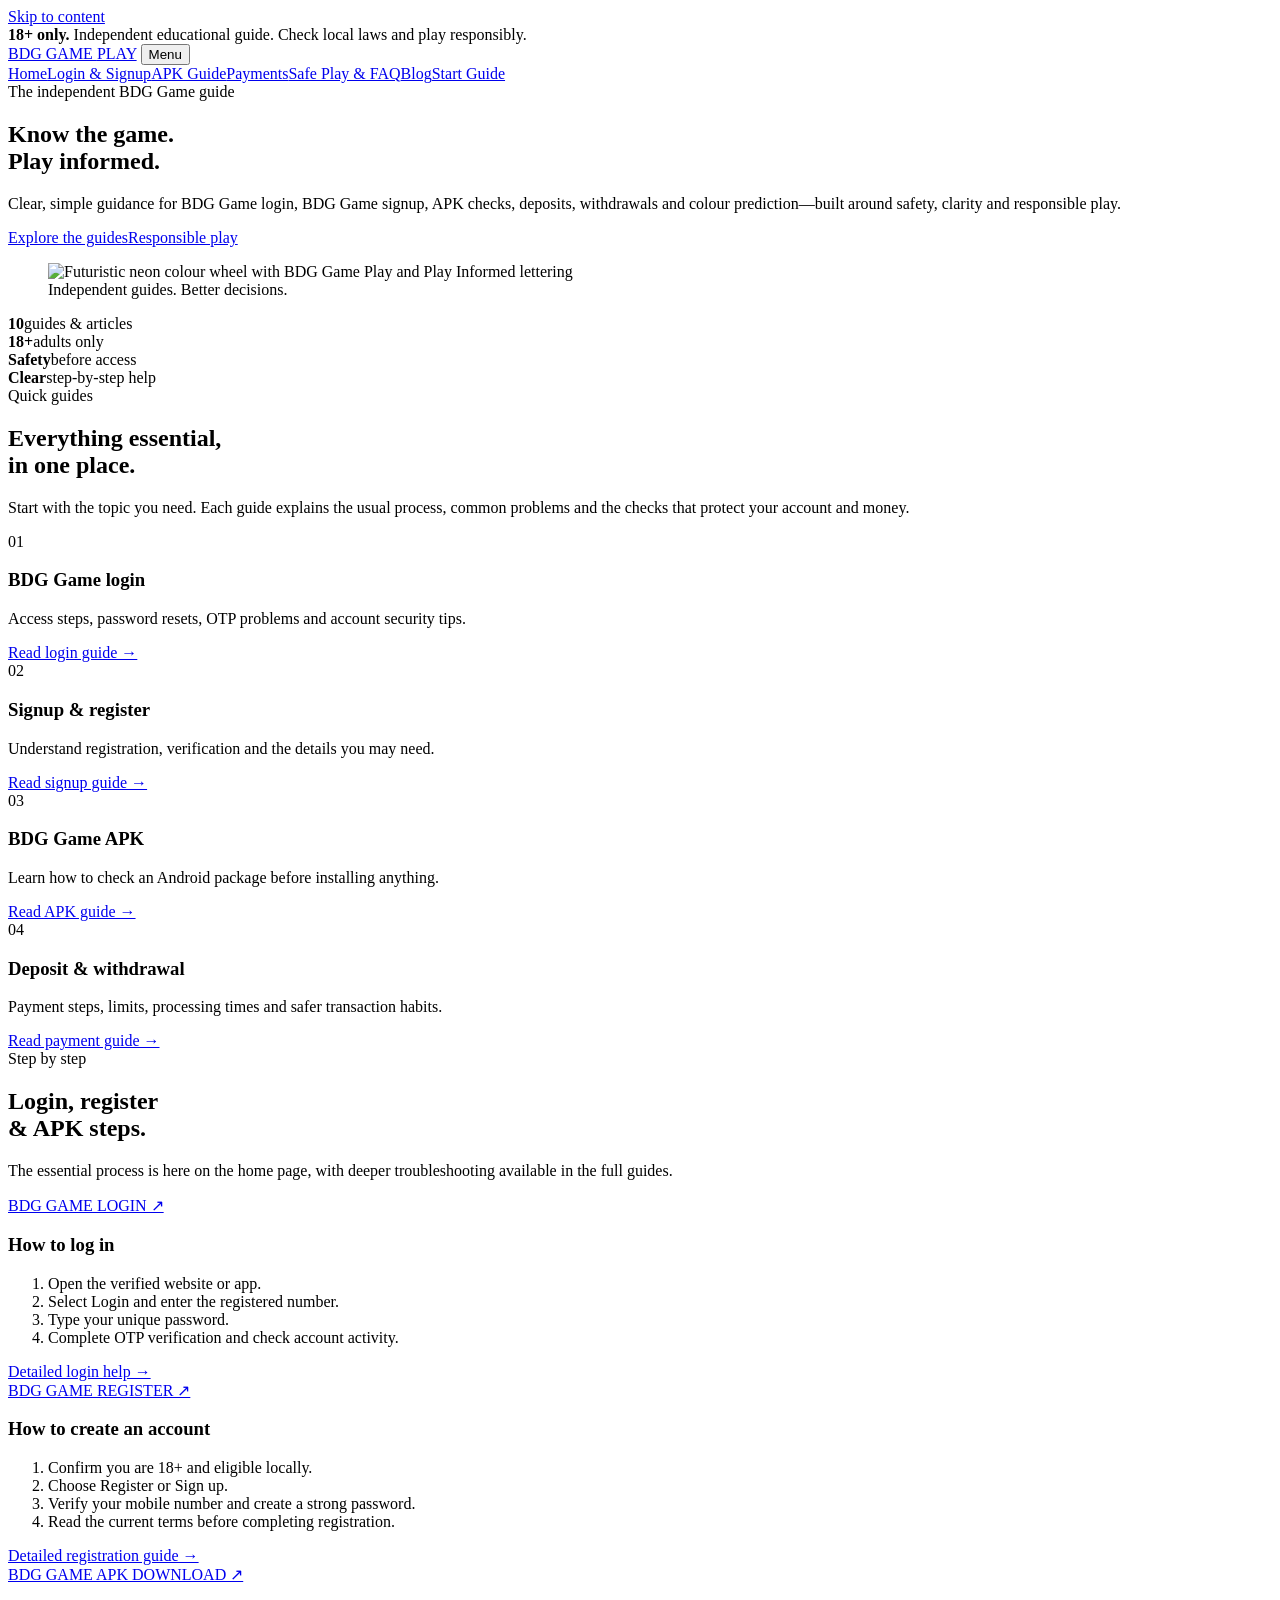
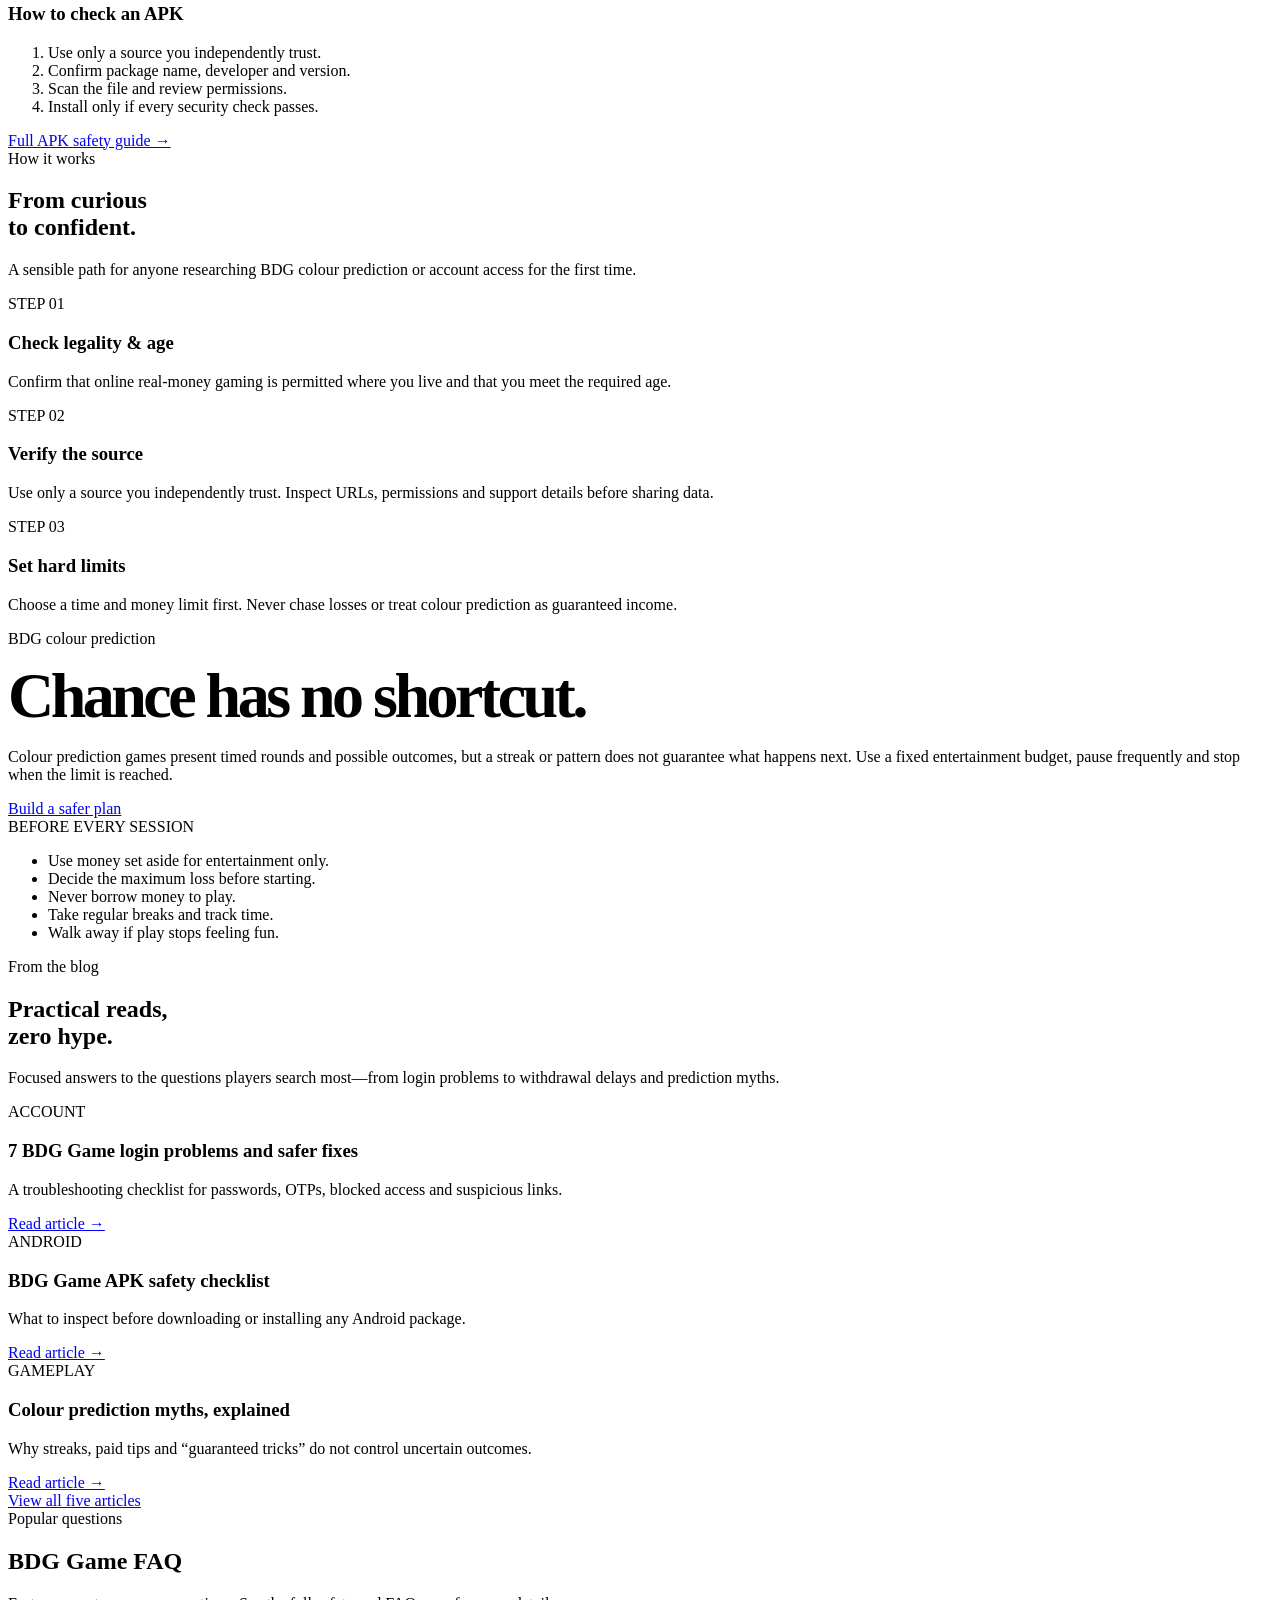
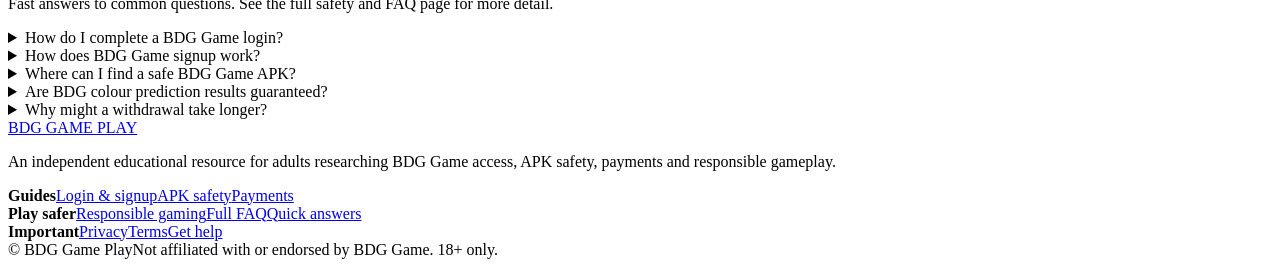
==== index.html @ 223b084f "Publish index.html" ====
<!doctype html>
<html lang="en">
<head>
  <meta charset="utf-8"><meta name="viewport" content="width=device-width,initial-scale=1">
  <title>BDG Game Guide: Login, Signup, APK & Colour Prediction</title>
  <meta name="description" content="An independent BDG Game guide covering login, signup, registration, APK safety, deposits, withdrawals, colour prediction basics and responsible play.">
  <meta name="keywords" content="BDG Game, BDG Game login, BDG Game signup, BDG Game APK, BDG colour prediction">
  <link rel="canonical" href="https://bdg-game-club.github.io/">
  <meta property="og:type" content="website"><meta property="og:title" content="BDG Game Play — Play Informed"><meta property="og:description" content="Independent BDG Game login, signup, APK, payments and responsible play guides."><meta property="og:url" content="https://bdg-game-club.github.io/"><meta property="og:image" content="https://bdg-game-club.github.io/assets/bdg-playbook-hero.png">
  <meta name="twitter:card" content="summary_large_image"><meta name="twitter:title" content="BDG Game Play — Play Informed"><meta name="twitter:description" content="Independent BDG Game login, signup, APK, payments and responsible play guides."><meta name="twitter:image" content="https://bdg-game-club.github.io/assets/bdg-playbook-hero.png">
  <link rel="icon" href="assets/favicon.svg" type="image/svg+xml"><link rel="stylesheet" href="assets/styles.css">
</head>
<body>
<a class="skip-link" href="#main">Skip to content</a>
<div class="notice"><strong>18+ only.</strong> Independent educational guide. Check local laws and play responsibly.</div>
<header class="site-header"><div class="container nav-wrap">
  <a class="brand" href="index.html"><img src="assets/logo.svg" alt=""><span>BDG GAME <span>PLAY</span></span></a>
  <button class="menu-button" aria-expanded="false" aria-controls="main-nav">Menu</button>
  <nav class="main-nav" id="main-nav" aria-label="Main navigation" data-open="false">
    <a href="index.html" aria-current="page">Home</a><a href="login-signup.html">Login & Signup</a><a href="apk.html">APK Guide</a><a href="payments.html">Payments</a><a href="responsible-gaming.html">Safe Play & FAQ</a><a href="blog.html">Blog</a><a class="nav-cta" href="#quick-guides">Start Guide</a>
  </nav>
</div></header>
<main id="main">
  <section class="hero"><div class="container hero-grid">
    <div><span class="eyebrow">The independent BDG Game guide</span><h1>Know the game.<br><span class="gradient-word">Play informed.</span></h1><p>Clear, simple guidance for BDG Game login, BDG Game signup, APK checks, deposits, withdrawals and colour prediction—built around safety, clarity and responsible play.</p><div class="hero-actions"><a class="button button-primary" href="#quick-guides">Explore the guides</a><a class="button button-ghost" href="responsible-gaming.html">Responsible play</a></div></div>
    <figure class="hero-art"><img src="assets/bdg-playbook-hero.png" alt="Futuristic neon colour wheel with BDG Game Play and Play Informed lettering" width="1792" height="1024"><figcaption>Independent guides. Better decisions.</figcaption></figure>
  </div></section>
  <div class="feature-band"><div class="container"><div class="stat"><strong>10</strong><span>guides & articles</span></div><div class="stat"><strong>18+</strong><span>adults only</span></div><div class="stat"><strong>Safety</strong><span>before access</span></div><div class="stat"><strong>Clear</strong><span>step-by-step help</span></div></div></div>
  <section class="section" id="quick-guides"><div class="container"><div class="section-head"><div><span class="eyebrow">Quick guides</span><h2>Everything essential,<br>in one place.</h2></div><p>Start with the topic you need. Each guide explains the usual process, common problems and the checks that protect your account and money.</p></div><div class="grid-4">
    <article class="card"><div class="icon-box">01</div><h3>BDG Game login</h3><p>Access steps, password resets, OTP problems and account security tips.</p><a class="card-link" href="login-signup.html#login">Read login guide →</a></article>
    <article class="card"><div class="icon-box">02</div><h3>Signup & register</h3><p>Understand registration, verification and the details you may need.</p><a class="card-link" href="login-signup.html#signup">Read signup guide →</a></article>
    <article class="card"><div class="icon-box">03</div><h3>BDG Game APK</h3><p>Learn how to check an Android package before installing anything.</p><a class="card-link" href="apk.html">Read APK guide →</a></article>
    <article class="card"><div class="icon-box">04</div><h3>Deposit & withdrawal</h3><p>Payment steps, limits, processing times and safer transaction habits.</p><a class="card-link" href="payments.html">Read payment guide →</a></article>
  </div></div></section>
  <section class="section" id="home-steps"><div class="container"><div class="section-head"><div><span class="eyebrow">Step by step</span><h2>Login, register<br>& APK steps.</h2></div><p>The essential process is here on the home page, with deeper troubleshooting available in the full guides.</p></div><div class="grid-3">
    <article class="card"><span class="step-no"><a class="keyword-link" href="https://bdgngame.com/" target="_blank" rel="noopener noreferrer external">BDG GAME LOGIN ↗</a></span><h3>How to log in</h3><ol><li>Open the verified website or app.</li><li>Select Login and enter the registered number.</li><li>Type your unique password.</li><li>Complete OTP verification and check account activity.</li></ol><a class="card-link" href="login-signup.html#login">Detailed login help →</a></article>
    <article class="card"><span class="step-no"><a class="keyword-link" href="https://bdgggame.io/" target="_blank" rel="noopener noreferrer external">BDG GAME REGISTER ↗</a></span><h3>How to create an account</h3><ol><li>Confirm you are 18+ and eligible locally.</li><li>Choose Register or Sign up.</li><li>Verify your mobile number and create a strong password.</li><li>Read the current terms before completing registration.</li></ol><a class="card-link" href="login-signup.html#signup">Detailed registration guide →</a></article>
    <article class="card"><span class="step-no"><a class="keyword-link" href="http://bdgngame.org/" target="_blank" rel="noopener noreferrer external">BDG GAME APK DOWNLOAD ↗</a></span><h3>How to check an APK</h3><ol><li>Use only a source you independently trust.</li><li>Confirm package name, developer and version.</li><li>Scan the file and review permissions.</li><li>Install only if every security check passes.</li></ol><a class="card-link" href="apk.html">Full APK safety guide →</a></article>
  </div></div></section>
  <section class="section feature-band"><div class="container"><div class="section-head"><div><span class="eyebrow">How it works</span><h2>From curious<br>to confident.</h2></div><p>A sensible path for anyone researching BDG colour prediction or account access for the first time.</p></div><div class="grid-3">
    <article class="card"><span class="step-no">STEP 01</span><h3>Check legality & age</h3><p>Confirm that online real-money gaming is permitted where you live and that you meet the required age.</p></article>
    <article class="card"><span class="step-no">STEP 02</span><h3>Verify the source</h3><p>Use only a source you independently trust. Inspect URLs, permissions and support details before sharing data.</p></article>
    <article class="card"><span class="step-no">STEP 03</span><h3>Set hard limits</h3><p>Choose a time and money limit first. Never chase losses or treat colour prediction as guaranteed income.</p></article>
  </div></div></section>
  <section class="section"><div class="container grid-2"><div><span class="eyebrow">BDG colour prediction</span><h2 style="font-size:clamp(2.3rem,5vw,4.4rem);line-height:1;letter-spacing:-.055em;margin:16px 0 20px">Chance has no shortcut.</h2><p style="color:var(--muted)">Colour prediction games present timed rounds and possible outcomes, but a streak or pattern does not guarantee what happens next. Use a fixed entertainment budget, pause frequently and stop when the limit is reached.</p><a class="button button-primary" href="responsible-gaming.html" style="margin-top:18px">Build a safer plan</a></div><div class="card"><span class="step-no">BEFORE EVERY SESSION</span><ul class="checklist"><li>Use money set aside for entertainment only.</li><li>Decide the maximum loss before starting.</li><li>Never borrow money to play.</li><li>Take regular breaks and track time.</li><li>Walk away if play stops feeling fun.</li></ul></div></div></section>
  <section class="section feature-band" id="latest-posts"><div class="container"><div class="section-head"><div><span class="eyebrow">From the blog</span><h2>Practical reads,<br>zero hype.</h2></div><p>Focused answers to the questions players search most—from login problems to withdrawal delays and prediction myths.</p></div><div class="grid-3">
    <article class="card"><span class="step-no">ACCOUNT</span><h3>7 BDG Game login problems and safer fixes</h3><p>A troubleshooting checklist for passwords, OTPs, blocked access and suspicious links.</p><a class="card-link" href="blog-bdg-game-login-problems.html">Read article →</a></article>
    <article class="card"><span class="step-no">ANDROID</span><h3>BDG Game APK safety checklist</h3><p>What to inspect before downloading or installing any Android package.</p><a class="card-link" href="blog-bdg-game-apk-safety.html">Read article →</a></article>
    <article class="card"><span class="step-no">GAMEPLAY</span><h3>Colour prediction myths, explained</h3><p>Why streaks, paid tips and “guaranteed tricks” do not control uncertain outcomes.</p><a class="card-link" href="blog-colour-prediction-myths.html">Read article →</a></article>
  </div><div class="hero-actions"><a class="button button-primary" href="blog.html">View all five articles</a></div></div></section>
  <section class="section" id="faq"><div class="container"><div class="section-head"><div><span class="eyebrow">Popular questions</span><h2>BDG Game FAQ</h2></div><p>Fast answers to common questions. See the full safety and FAQ page for more detail.</p></div><div class="faq">
    <details><summary>How do I complete a BDG Game login?</summary><p>Open the verified service page, enter the registered mobile number or username, use your password and complete any OTP check. Never share an OTP with another person.</p></details>
    <details><summary>How does BDG Game signup work?</summary><p>A typical signup asks for a mobile number, verification code and strong password. Check age and location rules before creating any account.</p></details>
    <details><summary>Where can I find a safe BDG Game APK?</summary><p>This independent guide does not distribute APK files. Only consider an Android package from a source you have verified, and scan it before installation.</p></details>
    <details><summary>Are BDG colour prediction results guaranteed?</summary><p>No. Outcomes are uncertain, and no strategy, tip group or past sequence can guarantee a win. Avoid anyone promising fixed returns.</p></details>
    <details><summary>Why might a withdrawal take longer?</summary><p>Identity checks, bank processing, account mismatches, limits or service reviews may add time. Keep transaction references and use official support channels.</p></details>
  </div></div></section>
</main>
<footer class="site-footer"><div class="container"><div class="footer-grid"><div class="footer-brand"><a class="brand" href="index.html"><img src="assets/logo.svg" alt=""><span>BDG GAME <span>PLAY</span></span></a><p>An independent educational resource for adults researching BDG Game access, APK safety, payments and responsible gameplay.</p></div><div class="footer-col"><strong>Guides</strong><a href="login-signup.html">Login & signup</a><a href="apk.html">APK safety</a><a href="payments.html">Payments</a></div><div class="footer-col"><strong>Play safer</strong><a href="responsible-gaming.html">Responsible gaming</a><a href="responsible-gaming.html#faq">Full FAQ</a><a href="#faq">Quick answers</a></div><div class="footer-col"><strong>Important</strong><a href="responsible-gaming.html#privacy">Privacy</a><a href="responsible-gaming.html#terms">Terms</a><a href="responsible-gaming.html#help">Get help</a></div></div><div class="footer-bottom"><span>© <span data-year></span> BDG Game Play</span><span>Not affiliated with or endorsed by BDG Game. 18+ only.</span></div></div></footer>
<script src="assets/site.js"></script></body></html>
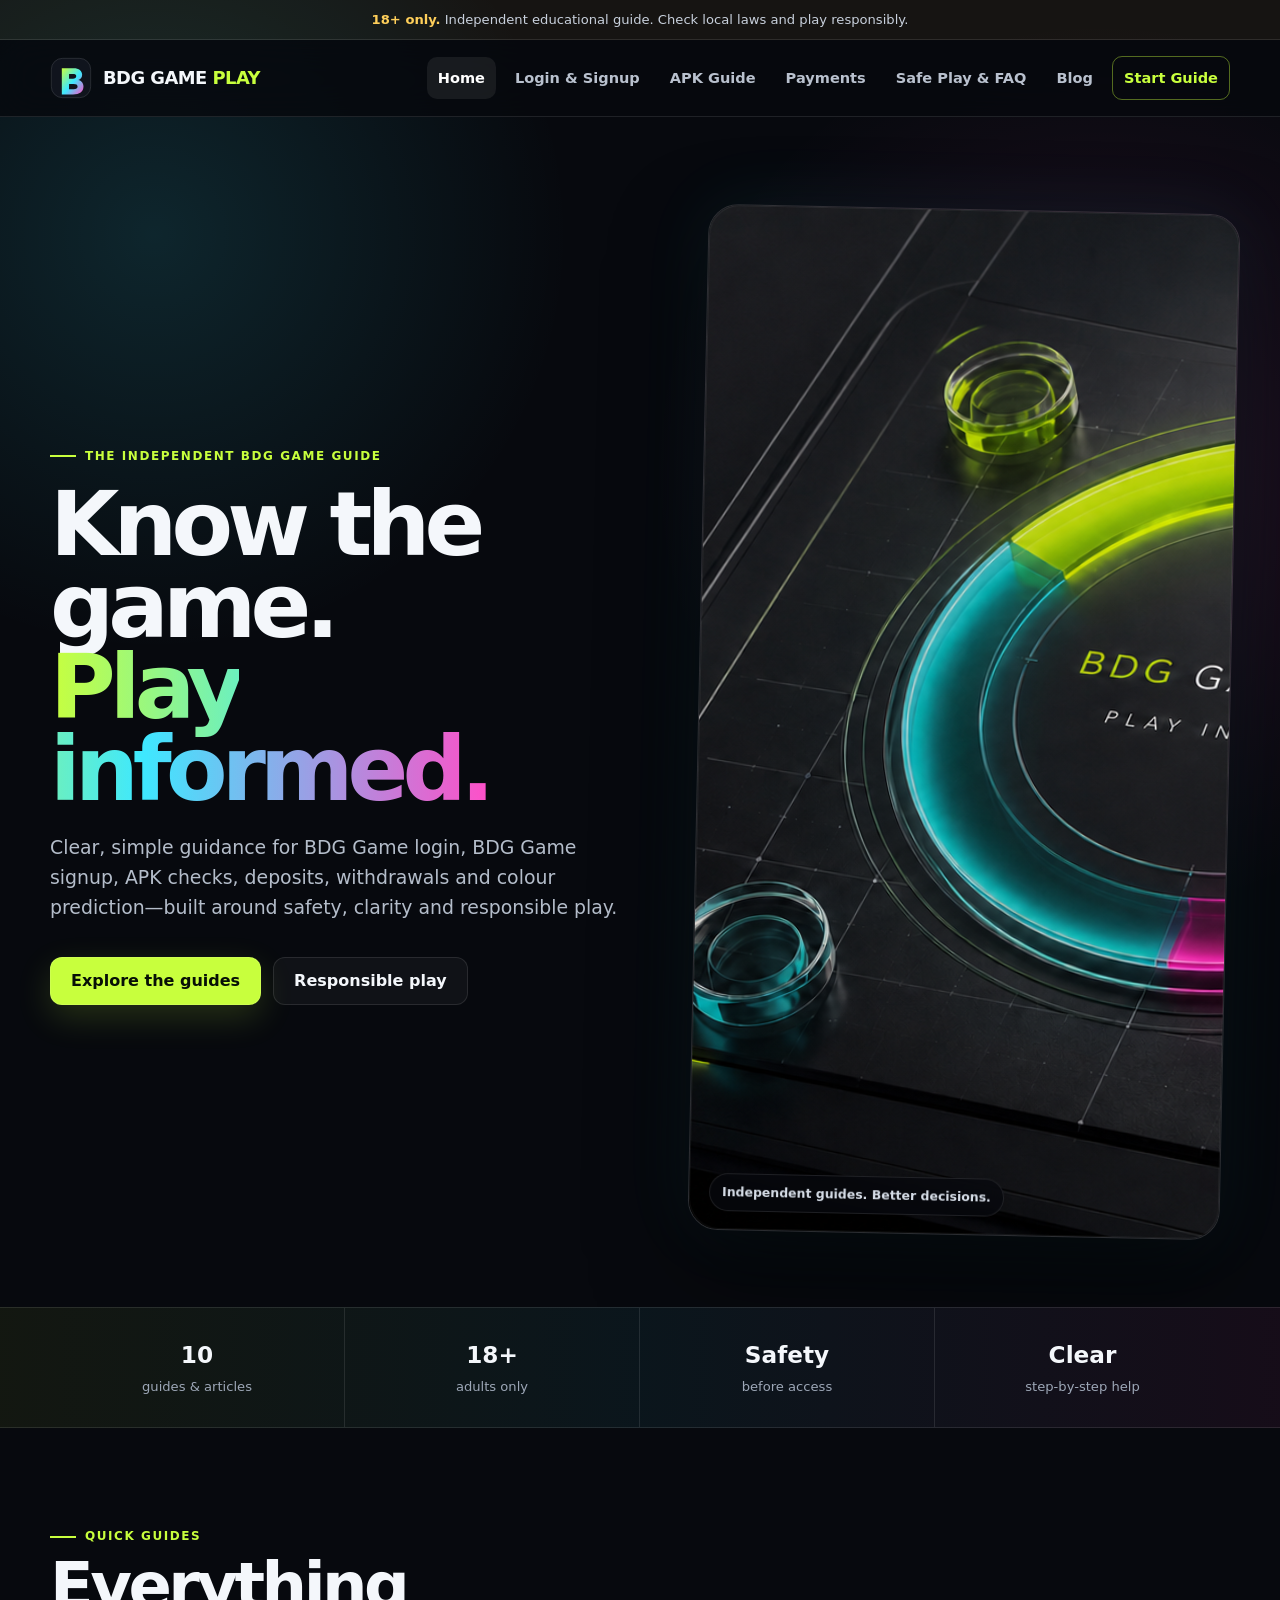
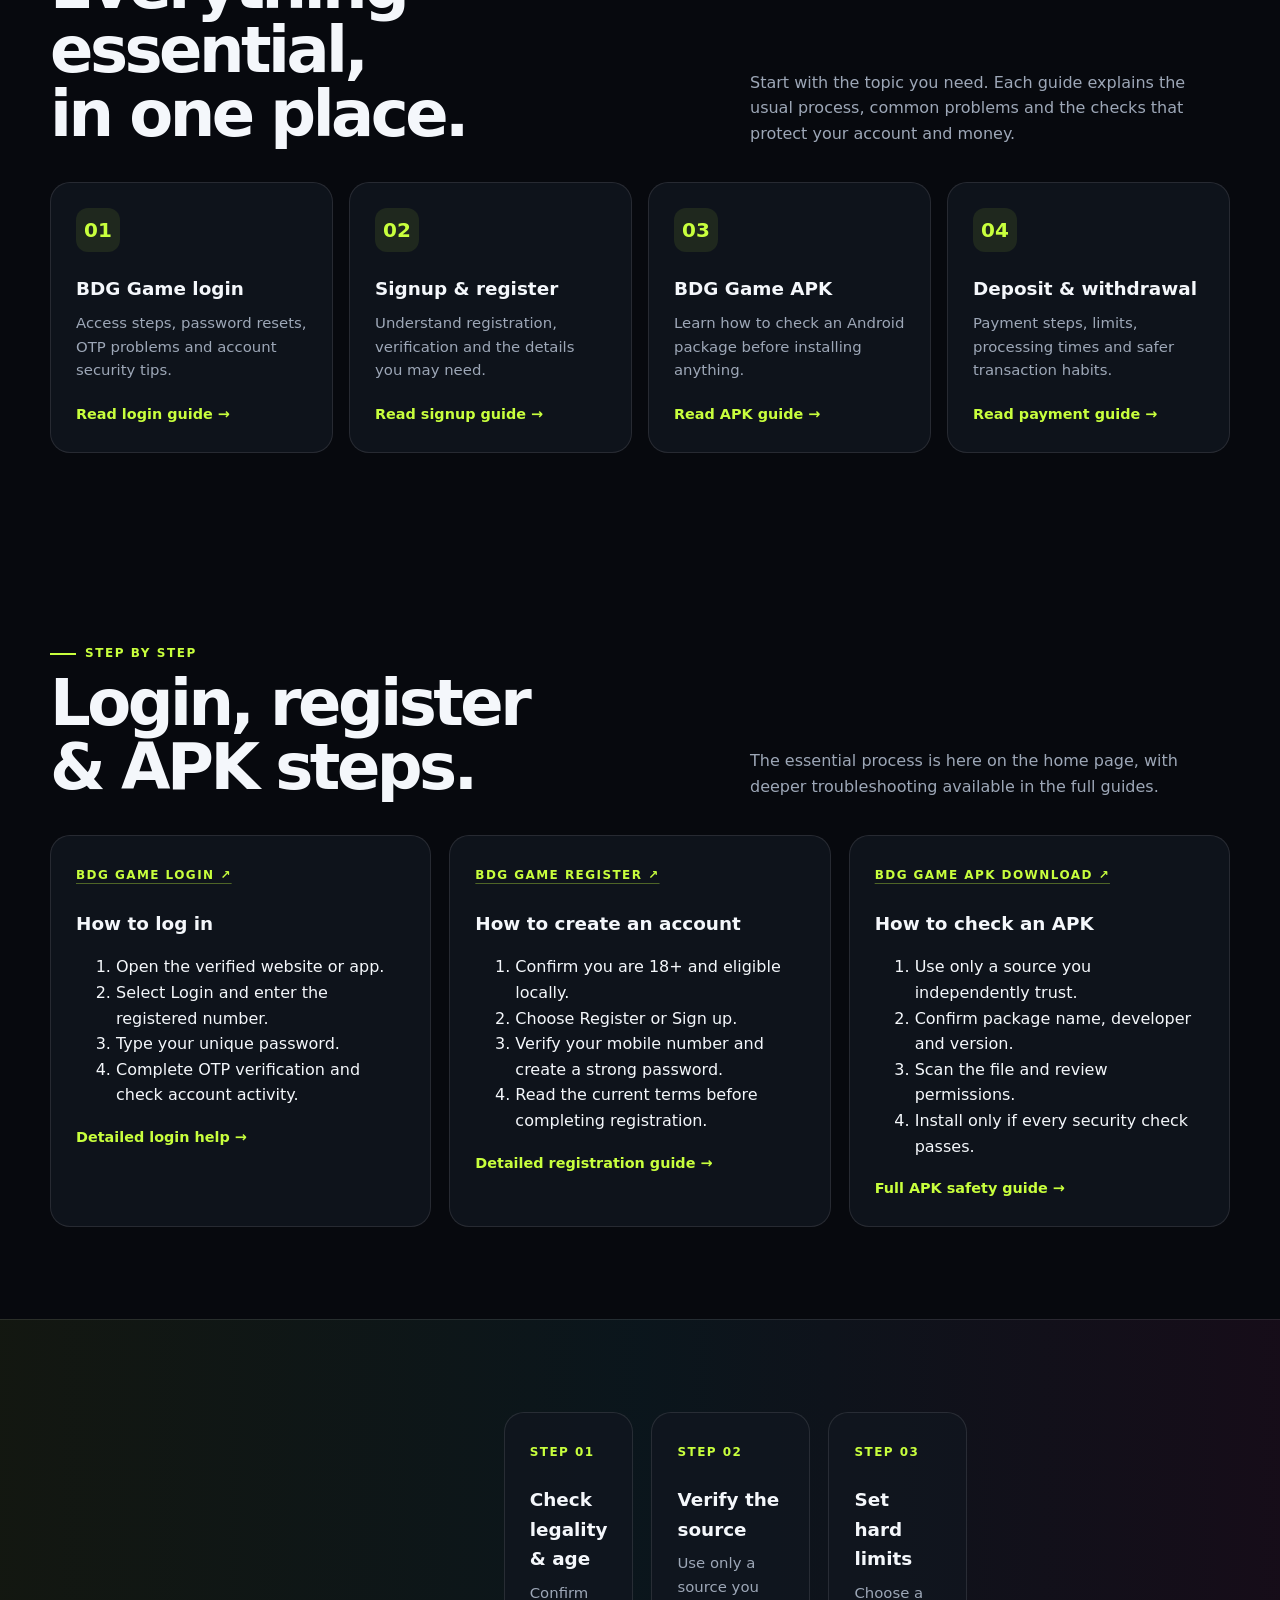
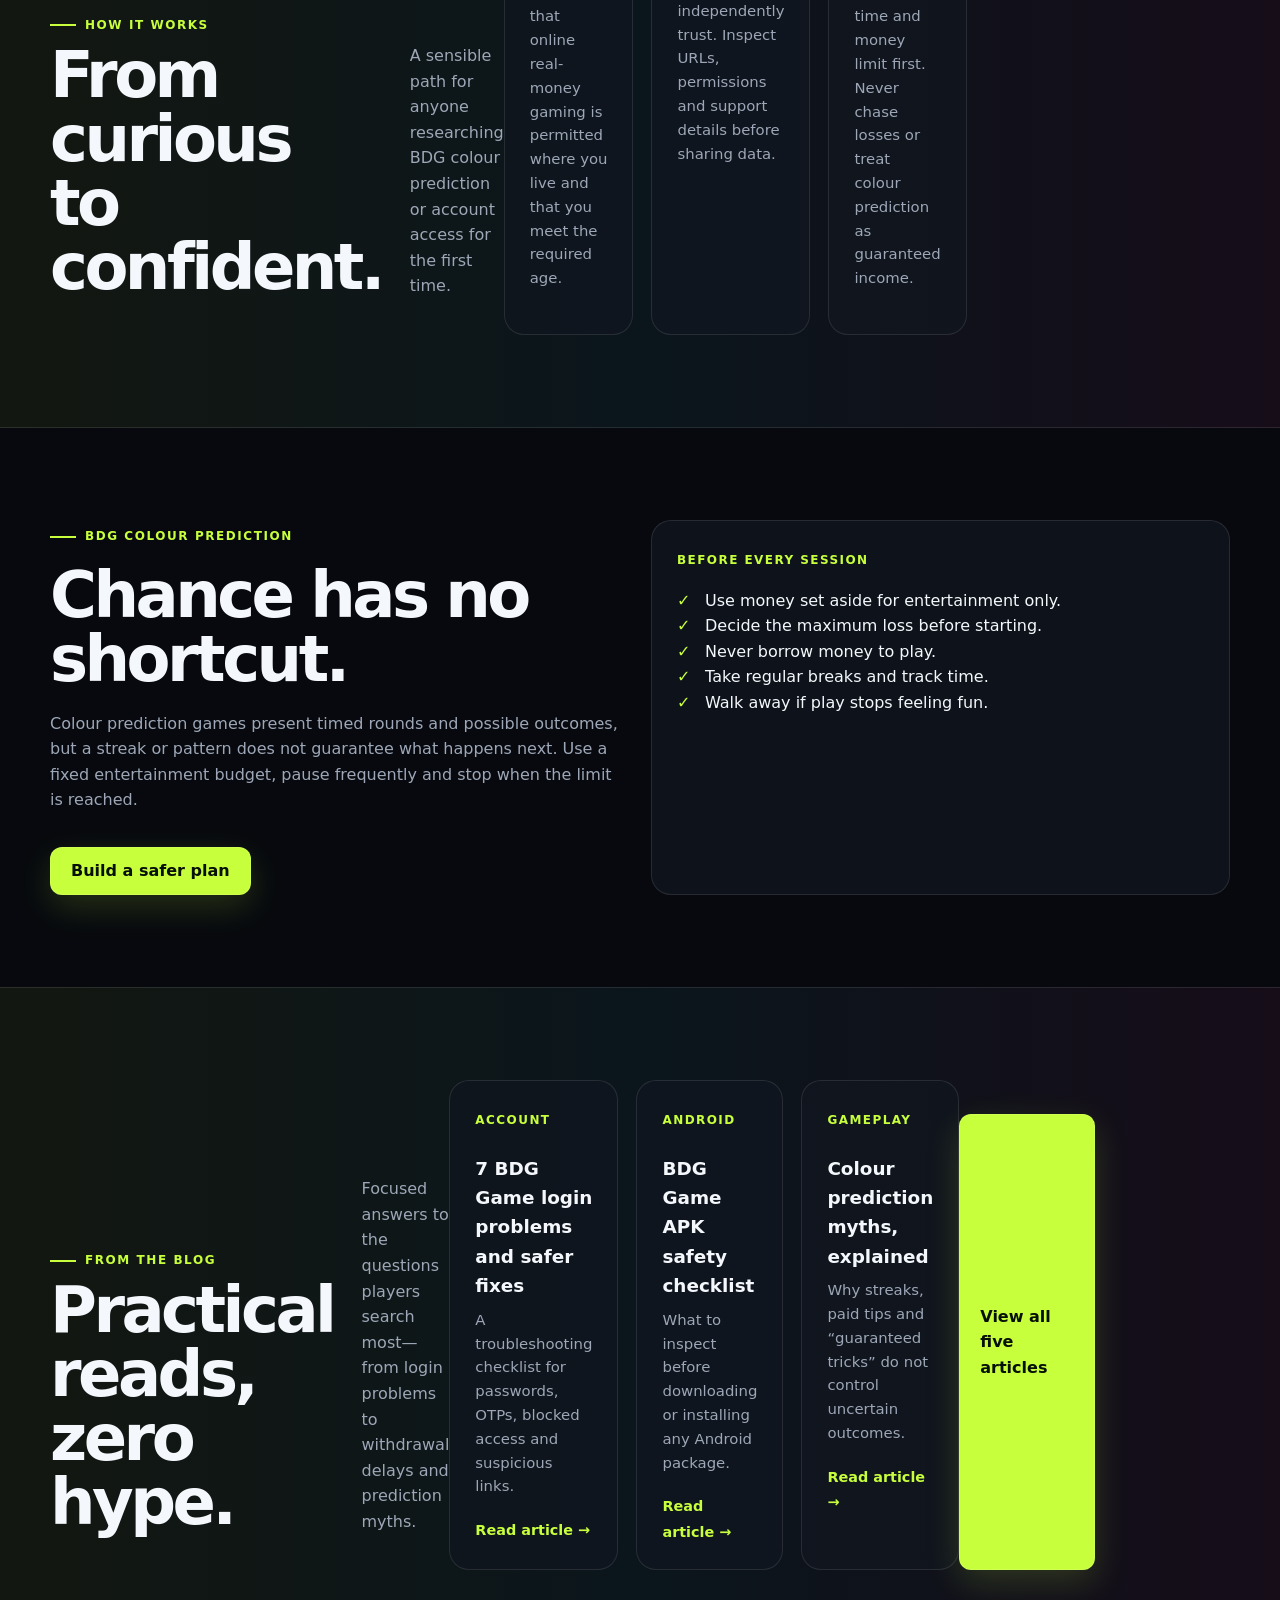
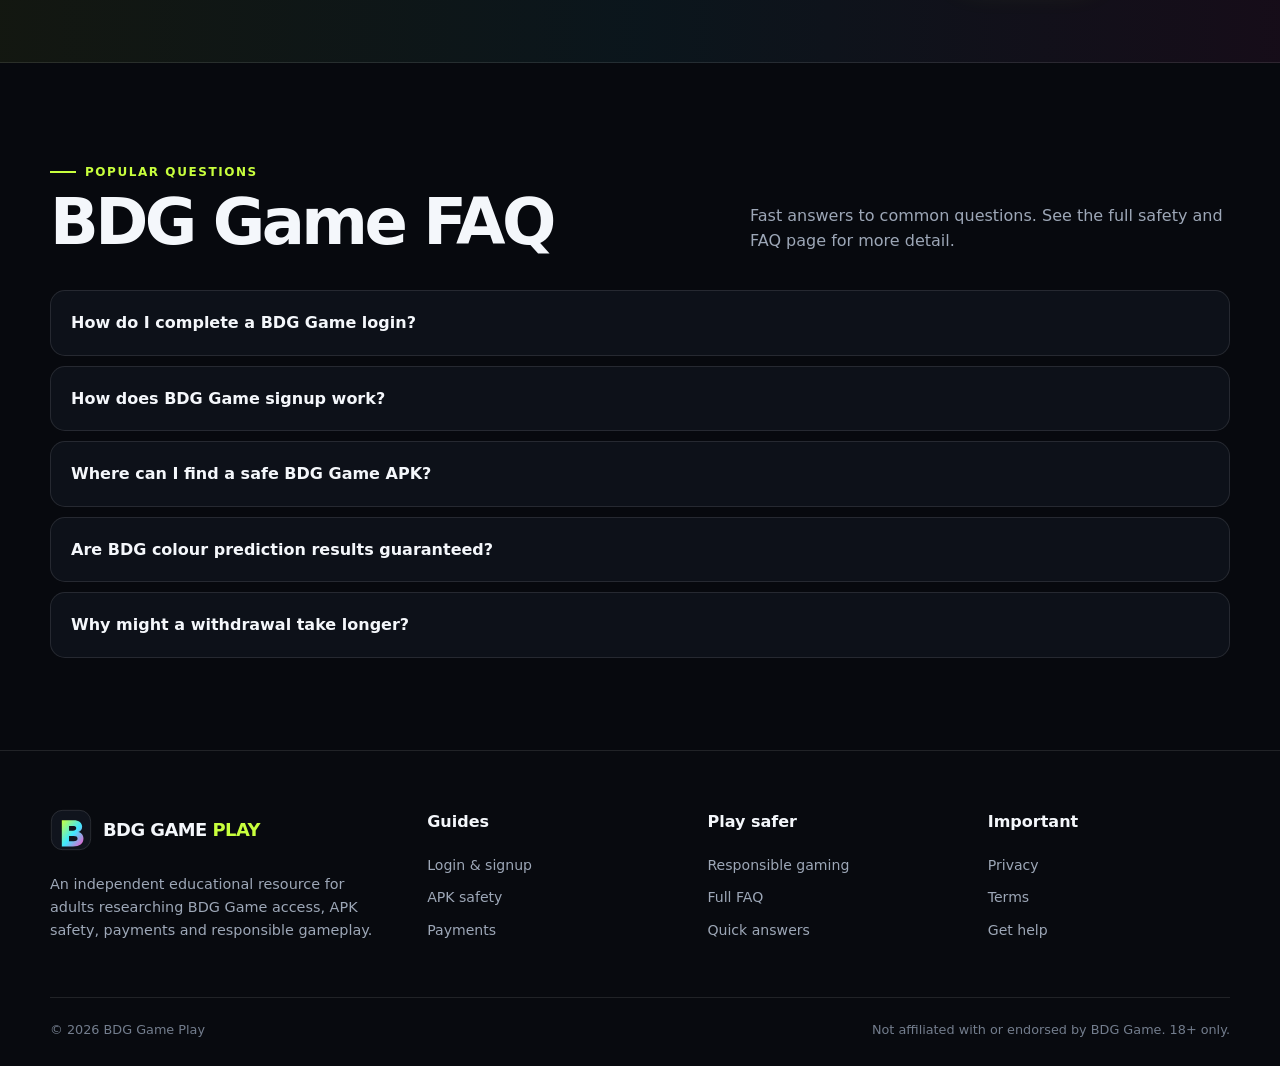
==== commit 22e2f535: "Add Google Search Console verification" ====
--- a/index.html
+++ b/index.html
@@ -2,6 +2,7 @@
 <html lang="en">
 <head>
   <meta charset="utf-8"><meta name="viewport" content="width=device-width,initial-scale=1">
+  <meta name="google-site-verification" content="tkEDtX2xlSTLiyoh2Z6etGSQ3M7Em4gI5hNMhI-lTiE">
   <title>BDG Game Guide: Login, Signup, APK & Colour Prediction</title>
   <meta name="description" content="An independent BDG Game guide covering login, signup, registration, APK safety, deposits, withdrawals, colour prediction basics and responsible play.">
   <meta name="keywords" content="BDG Game, BDG Game login, BDG Game signup, BDG Game APK, BDG colour prediction">
--- a/assets/styles.css
+++ b/assets/styles.css
@@ -0,0 +1,179 @@
+:root {
+  --bg: #07090e;
+  --panel: #10141d;
+  --panel-2: #151b27;
+  --text: #f4f7fb;
+  --muted: #9da7b7;
+  --line: rgba(255, 255, 255, 0.1);
+  --lime: #c8ff3d;
+  --cyan: #3ee8ff;
+  --pink: #ff4fc8;
+  --amber: #ffcf5a;
+  --max: 1180px;
+}
+
+* { box-sizing: border-box; }
+html { scroll-behavior: smooth; }
+body {
+  margin: 0;
+  color: var(--text);
+  background:
+    radial-gradient(circle at 12% 4%, rgba(62,232,255,.13), transparent 26rem),
+    radial-gradient(circle at 86% 8%, rgba(255,79,200,.12), transparent 28rem),
+    var(--bg);
+  font-family: Inter, ui-sans-serif, system-ui, -apple-system, BlinkMacSystemFont, "Segoe UI", sans-serif;
+  line-height: 1.6;
+}
+
+a { color: inherit; text-decoration: none; }
+img { display: block; max-width: 100%; }
+button { font: inherit; }
+
+.skip-link { position: absolute; left: -999px; top: 8px; }
+.skip-link:focus { left: 8px; z-index: 99; background: var(--lime); color: #080b0f; padding: 8px 12px; border-radius: 8px; }
+.container { width: min(calc(100% - 32px), var(--max)); margin-inline: auto; }
+
+.site-header {
+  position: sticky; top: 0; z-index: 50;
+  border-bottom: 1px solid var(--line);
+  background: rgba(7,9,14,.82);
+  backdrop-filter: blur(18px);
+}
+.nav-wrap { min-height: 76px; display: flex; align-items: center; justify-content: space-between; gap: 24px; }
+.brand { display: inline-flex; align-items: center; gap: 11px; font-weight: 900; letter-spacing: -.03em; font-size: 1.12rem; }
+.brand img { width: 42px; height: 42px; }
+.brand span span { color: var(--lime); }
+.main-nav { display: flex; align-items: center; gap: 8px; }
+.main-nav a { color: #b9c1ce; font-size: .91rem; font-weight: 650; padding: 9px 11px; border-radius: 10px; }
+.main-nav a:hover, .main-nav a[aria-current="page"] { color: white; background: rgba(255,255,255,.07); }
+.nav-cta { border: 1px solid rgba(200,255,61,.4); color: var(--lime) !important; }
+.menu-button { display: none; color: white; background: transparent; border: 1px solid var(--line); border-radius: 10px; padding: 8px 11px; }
+
+.notice { padding: 9px 16px; text-align: center; color: #c8d0dc; font-size: .82rem; border-bottom: 1px solid var(--line); background: rgba(255,207,90,.06); }
+.notice strong { color: var(--amber); }
+
+.hero { min-height: 690px; display: grid; align-items: center; padding: 92px 0 72px; overflow: hidden; }
+.hero-grid { display: grid; grid-template-columns: 1.05fr .95fr; align-items: center; gap: 60px; }
+.eyebrow { display: inline-flex; align-items: center; gap: 9px; text-transform: uppercase; letter-spacing: .13em; font-size: .75rem; color: var(--lime); font-weight: 850; }
+.eyebrow::before { content: ""; width: 26px; height: 2px; background: var(--lime); }
+h1 { margin: 18px 0 22px; font-size: clamp(3rem, 7vw, 6.4rem); letter-spacing: -.065em; line-height: .91; max-width: 780px; }
+.gradient-word { color: transparent; background: linear-gradient(90deg, var(--lime), var(--cyan) 45%, var(--pink)); background-clip: text; -webkit-background-clip: text; }
+.hero p { color: #b4bdca; font-size: clamp(1rem, 1.6vw, 1.18rem); max-width: 610px; }
+.hero-actions { display: flex; flex-wrap: wrap; gap: 12px; margin-top: 34px; }
+.button { display: inline-flex; align-items: center; justify-content: center; min-height: 48px; padding: 0 20px; border-radius: 12px; font-weight: 800; border: 1px solid var(--line); transition: transform .2s, box-shadow .2s; }
+.button:hover { transform: translateY(-2px); }
+.button-primary { color: #071006; background: var(--lime); box-shadow: 0 12px 34px rgba(200,255,61,.16); }
+.button-ghost { background: rgba(255,255,255,.04); }
+
+.hero-art { position: relative; margin: 0; border-radius: 30px; overflow: hidden; border: 1px solid rgba(255,255,255,.15); box-shadow: 0 38px 90px rgba(0,0,0,.55), 0 0 70px rgba(62,232,255,.08); transform: rotate(1.2deg); }
+.hero-art::after { content: ""; position: absolute; inset: 0; box-shadow: inset 0 0 0 1px rgba(255,255,255,.06); pointer-events: none; border-radius: inherit; }
+.hero-art img { width: 100%; min-height: 465px; object-fit: cover; object-position: 60% center; }
+.hero-art figcaption { position: absolute; left: 20px; bottom: 18px; padding: 8px 12px; border: 1px solid var(--line); border-radius: 999px; background: rgba(7,9,14,.76); backdrop-filter: blur(10px); color: #d6dde7; font-size: .78rem; font-weight: 800; }
+
+.game-visual { position: relative; min-height: 480px; display: grid; place-items: center; }
+.game-card { width: min(440px, 92%); border: 1px solid rgba(255,255,255,.15); border-radius: 30px; background: linear-gradient(145deg, rgba(255,255,255,.1), rgba(255,255,255,.025)); box-shadow: 0 40px 90px rgba(0,0,0,.55); padding: 28px; transform: rotate(2deg); }
+.game-top { display: flex; justify-content: space-between; align-items: center; color: var(--muted); font-size: .8rem; }
+.live { color: var(--lime); font-weight: 800; }
+.colour-wheel { width: 230px; aspect-ratio: 1; margin: 38px auto; border-radius: 50%; background: conic-gradient(var(--pink) 0 33%, var(--lime) 33% 66%, var(--cyan) 66%); border: 16px solid #0d1118; box-shadow: inset 0 0 0 1px rgba(255,255,255,.2), 0 0 55px rgba(62,232,255,.2); position: relative; }
+.colour-wheel::after { content: "BDG"; position: absolute; inset: 34%; display: grid; place-items: center; border-radius: 50%; background: #080b10; color: white; font-weight: 950; letter-spacing: -.06em; font-size: 1.4rem; }
+.rounds { display: grid; grid-template-columns: repeat(4,1fr); gap: 8px; }
+.rounds span { height: 42px; display: grid; place-items: center; border: 1px solid var(--line); border-radius: 10px; color: #b8c0cc; font-size: .8rem; }
+.floating-chip { position: absolute; padding: 10px 14px; border-radius: 999px; border: 1px solid var(--line); background: #121722; font-size: .8rem; font-weight: 800; box-shadow: 0 18px 35px rgba(0,0,0,.3); }
+.chip-one { top: 12%; right: -1%; color: var(--pink); }
+.chip-two { bottom: 16%; left: -3%; color: var(--cyan); }
+
+.section { padding: 92px 0; }
+.section-tight { padding: 64px 0; }
+.section-head { display: flex; justify-content: space-between; gap: 28px; align-items: end; margin-bottom: 36px; }
+.section-head h2, .page-hero h1 { margin: 8px 0 0; font-size: clamp(2.2rem, 5vw, 4.3rem); line-height: 1; letter-spacing: -.055em; }
+.section-head p { max-width: 480px; color: var(--muted); margin: 0; }
+.grid-4 { display: grid; grid-template-columns: repeat(4, 1fr); gap: 16px; }
+.grid-3 { display: grid; grid-template-columns: repeat(3, 1fr); gap: 18px; }
+.grid-2 { display: grid; grid-template-columns: repeat(2, 1fr); gap: 22px; }
+.card { border: 1px solid var(--line); border-radius: 20px; background: rgba(17,22,31,.78); padding: 25px; }
+.card:hover { border-color: rgba(200,255,61,.3); }
+.icon-box { width: 44px; height: 44px; display: grid; place-items: center; border-radius: 12px; background: rgba(200,255,61,.09); color: var(--lime); font-size: 1.25rem; font-weight: 900; }
+.card h3 { margin: 22px 0 8px; font-size: 1.15rem; }
+.card p { margin: 0 0 18px; color: var(--muted); font-size: .93rem; }
+.card-link { color: var(--lime); font-weight: 800; font-size: .9rem; }
+.keyword-link { color: var(--lime); text-decoration: underline; text-decoration-color: rgba(200,255,61,.35); text-underline-offset: 4px; }
+.keyword-link:hover { color: white; text-decoration-color: var(--lime); }
+.step-no { font-size: .75rem; color: var(--lime); letter-spacing: .12em; font-weight: 850; }
+
+.feature-band { border-block: 1px solid var(--line); background: linear-gradient(90deg, rgba(200,255,61,.06), rgba(62,232,255,.06), rgba(255,79,200,.06)); }
+.feature-band .container { display: grid; grid-template-columns: repeat(4, 1fr); }
+.stat { padding: 28px 18px; text-align: center; border-right: 1px solid var(--line); }
+.stat:last-child { border-right: 0; }
+.stat strong { display: block; font-size: 1.45rem; }
+.stat span { color: var(--muted); font-size: .82rem; }
+
+.faq { display: grid; gap: 10px; }
+details { border: 1px solid var(--line); border-radius: 15px; background: rgba(17,22,31,.72); padding: 0 20px; }
+summary { cursor: pointer; list-style: none; padding: 19px 0; font-weight: 800; }
+summary::-webkit-details-marker { display: none; }
+details p { color: var(--muted); margin: 0 0 20px; }
+
+.page-hero { padding: 90px 0 55px; background: linear-gradient(90deg, rgba(7,9,14,.98) 0%, rgba(7,9,14,.9) 58%, rgba(7,9,14,.45) 100%), url('bdg-playbook-hero.png') center right / cover no-repeat; border-bottom: 1px solid var(--line); }
+.page-hero p { color: var(--muted); max-width: 720px; font-size: 1.08rem; }
+.breadcrumbs { color: var(--muted); font-size: .82rem; margin-bottom: 20px; }
+.breadcrumbs a { color: var(--lime); }
+.content-layout { display: grid; grid-template-columns: 260px 1fr; gap: 44px; align-items: start; }
+.toc { position: sticky; top: 105px; border: 1px solid var(--line); border-radius: 16px; padding: 20px; background: var(--panel); }
+.toc strong { display: block; margin-bottom: 12px; }
+.toc a { display: block; color: var(--muted); padding: 7px 0; font-size: .88rem; }
+.toc a:hover { color: var(--lime); }
+.prose { max-width: 820px; }
+.prose h2 { margin: 52px 0 12px; font-size: 2rem; letter-spacing: -.04em; }
+.prose h2:first-child { margin-top: 0; }
+.prose h3 { margin: 30px 0 8px; }
+.prose p, .prose li { color: #b4bdca; }
+.prose li + li { margin-top: 8px; }
+.callout { border-left: 3px solid var(--lime); background: rgba(200,255,61,.06); padding: 16px 18px; border-radius: 0 12px 12px 0; margin: 24px 0; color: #cdd5df; }
+.warning { border-left-color: var(--amber); background: rgba(255,207,90,.06); }
+.checklist { padding: 0; list-style: none; }
+.checklist li { padding-left: 28px; position: relative; }
+.checklist li::before { content: "✓"; position: absolute; left: 0; color: var(--lime); font-weight: 900; }
+
+.site-footer { border-top: 1px solid var(--line); padding: 58px 0 26px; background: #080a0f; }
+.footer-grid { display: grid; grid-template-columns: 1.4fr repeat(3, 1fr); gap: 38px; }
+.footer-brand p { color: var(--muted); max-width: 330px; font-size: .9rem; }
+.footer-col strong { display: block; margin-bottom: 14px; }
+.footer-col a { display: block; color: var(--muted); padding: 5px 0; font-size: .88rem; }
+.footer-col a:hover { color: white; }
+.footer-bottom { border-top: 1px solid var(--line); margin-top: 40px; padding-top: 22px; display: flex; justify-content: space-between; gap: 20px; color: #737d8d; font-size: .8rem; }
+
+@media (max-width: 960px) {
+  .menu-button { display: inline-flex; }
+  .main-nav { display: none; position: absolute; left: 16px; right: 16px; top: 82px; padding: 12px; flex-direction: column; align-items: stretch; background: #10141d; border: 1px solid var(--line); border-radius: 15px; box-shadow: 0 20px 50px rgba(0,0,0,.45); }
+  .main-nav[data-open="true"] { display: flex; }
+  .hero-grid, .content-layout { grid-template-columns: 1fr; }
+  .hero { padding-top: 65px; }
+  .game-visual { min-height: 430px; }
+  .hero-art img { min-height: 390px; }
+  .grid-4, .grid-3 { grid-template-columns: repeat(2, 1fr); }
+  .toc { position: static; }
+  .footer-grid { grid-template-columns: repeat(2, 1fr); }
+}
+
+@media (max-width: 620px) {
+  .container { width: min(calc(100% - 24px), var(--max)); }
+  .notice { font-size: .74rem; }
+  .hero { min-height: auto; padding: 56px 0; }
+  h1 { font-size: clamp(3rem, 17vw, 4.6rem); }
+  .game-visual { min-height: 350px; }
+  .hero-art { transform: none; }
+  .hero-art img { min-height: 300px; }
+  .game-card { padding: 18px; }
+  .colour-wheel { width: 180px; margin: 26px auto; }
+  .floating-chip { display: none; }
+  .section { padding: 66px 0; }
+  .section-head { display: block; }
+  .section-head p { margin-top: 14px; }
+  .grid-4, .grid-3, .grid-2 { grid-template-columns: 1fr; }
+  .feature-band .container { grid-template-columns: repeat(2, 1fr); }
+  .stat:nth-child(2) { border-right: 0; }
+  .stat:nth-child(-n+2) { border-bottom: 1px solid var(--line); }
+  .footer-grid { grid-template-columns: 1fr; }
+  .footer-bottom { flex-direction: column; }
+}
+
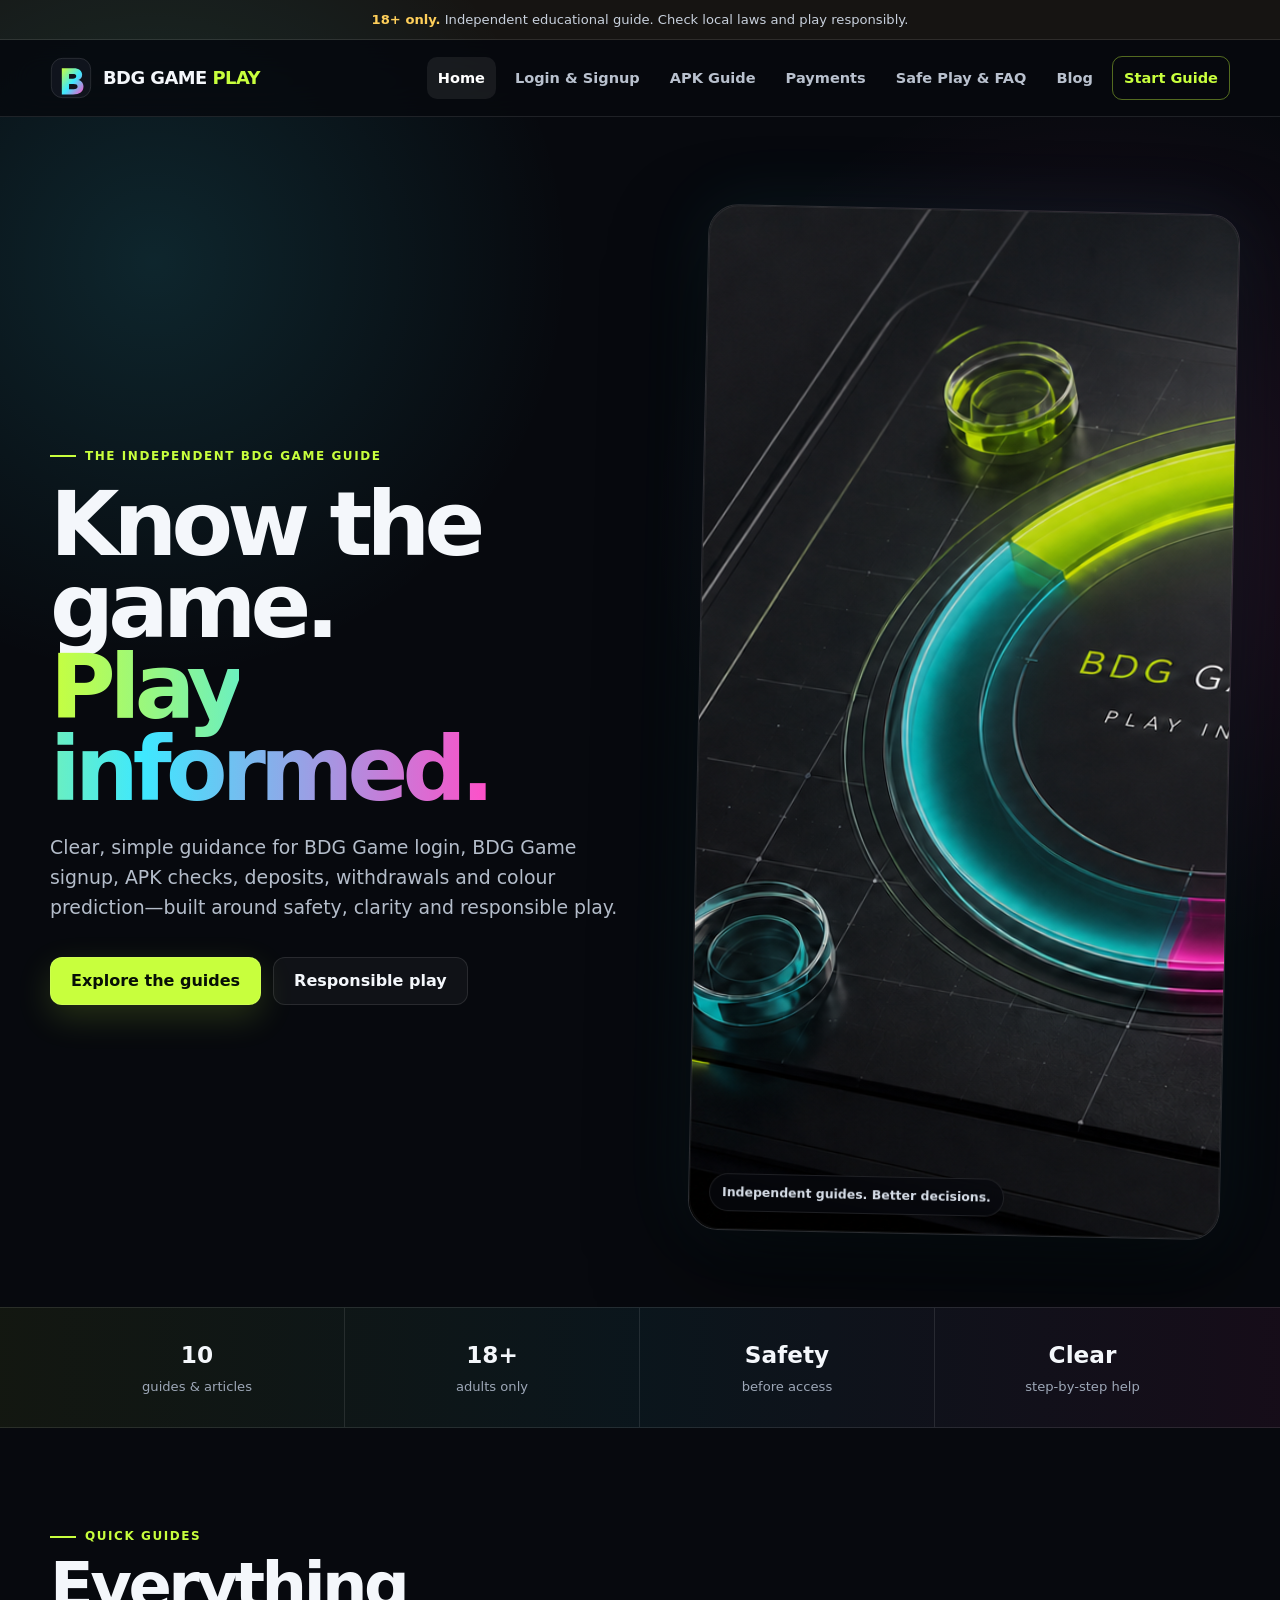
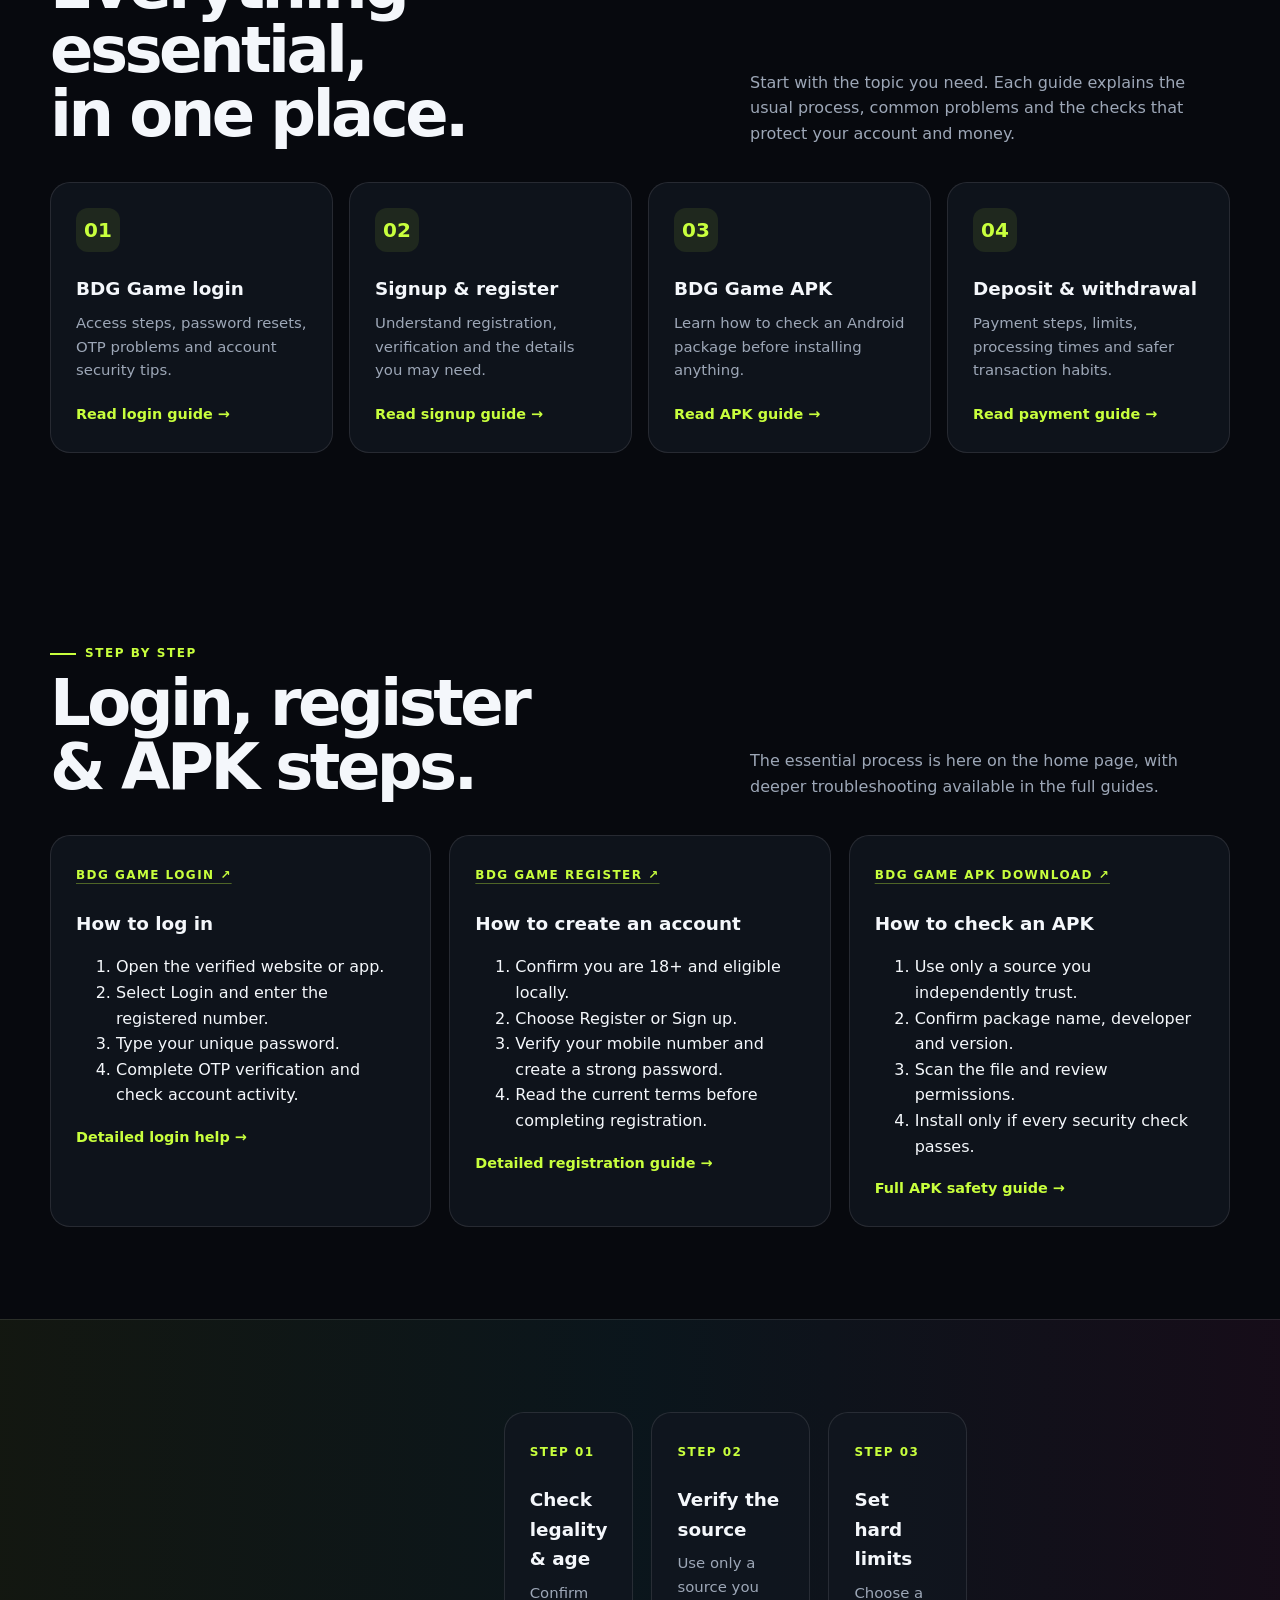
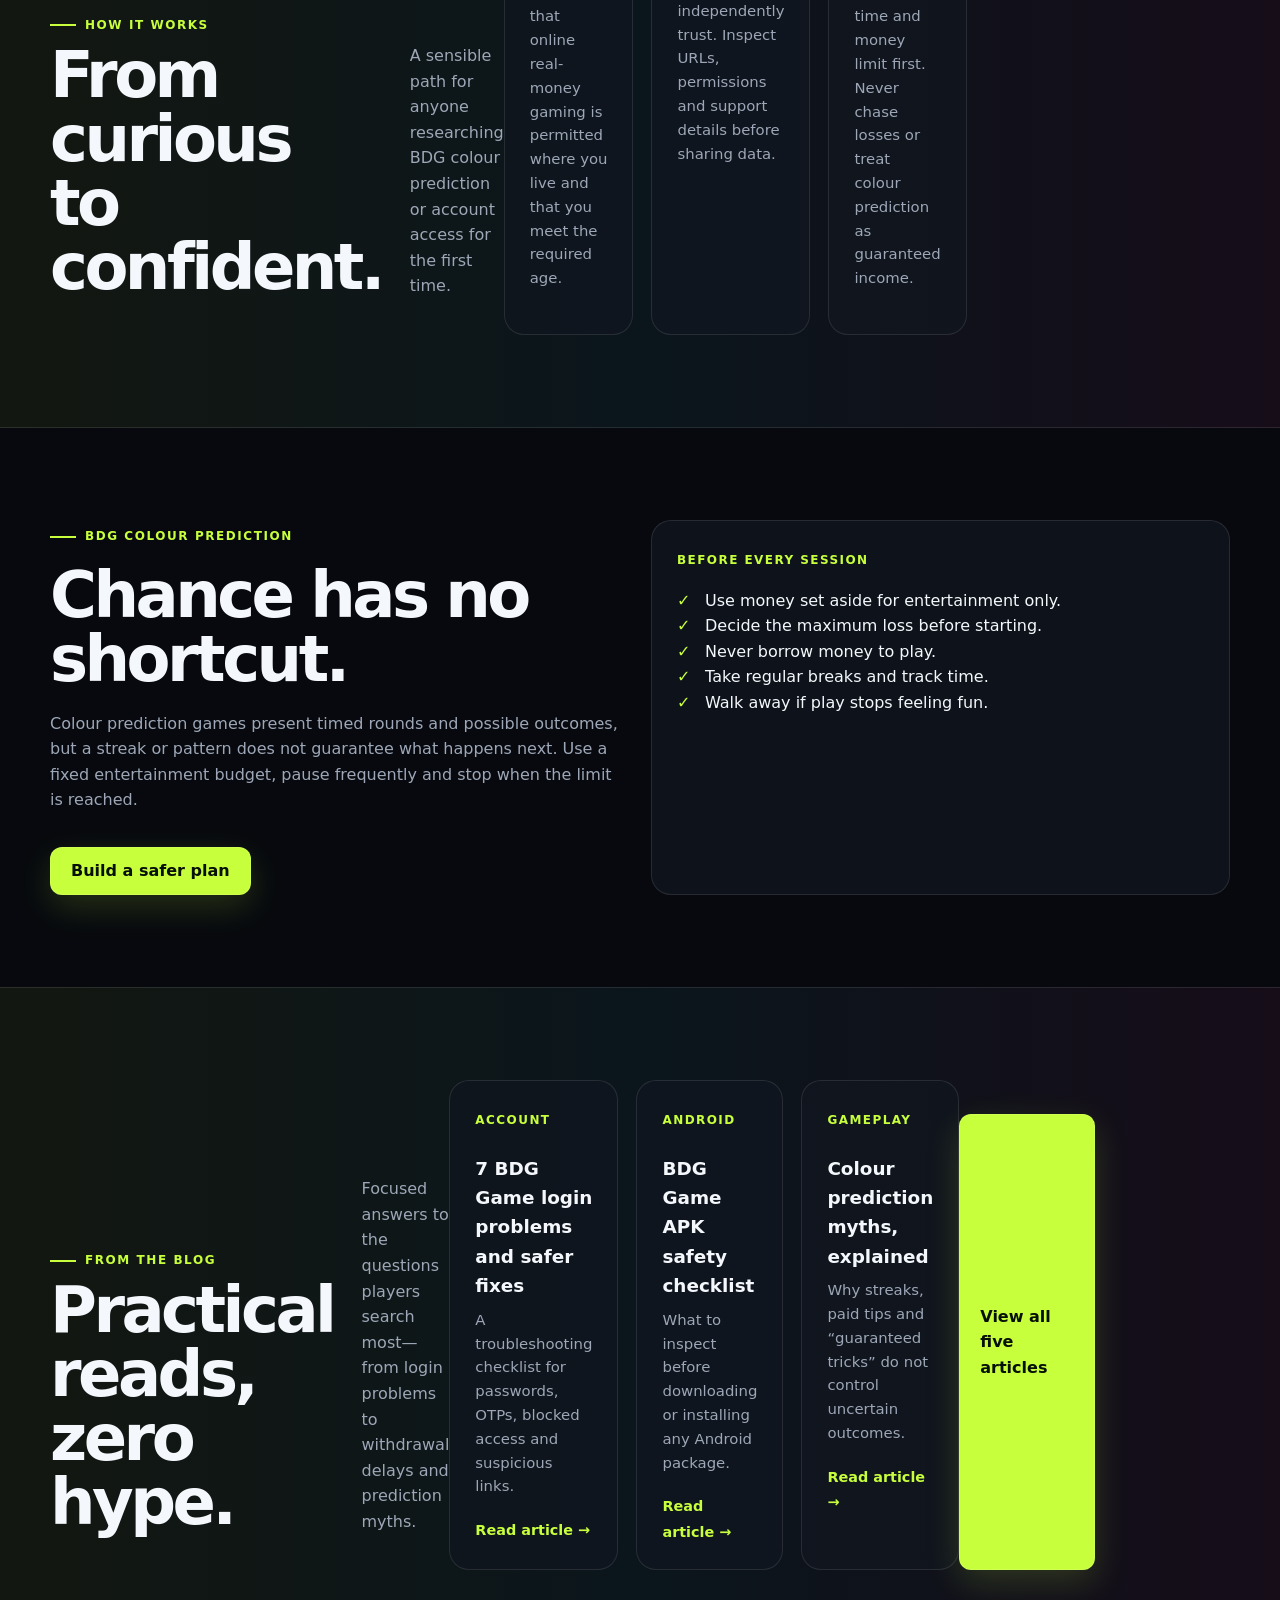
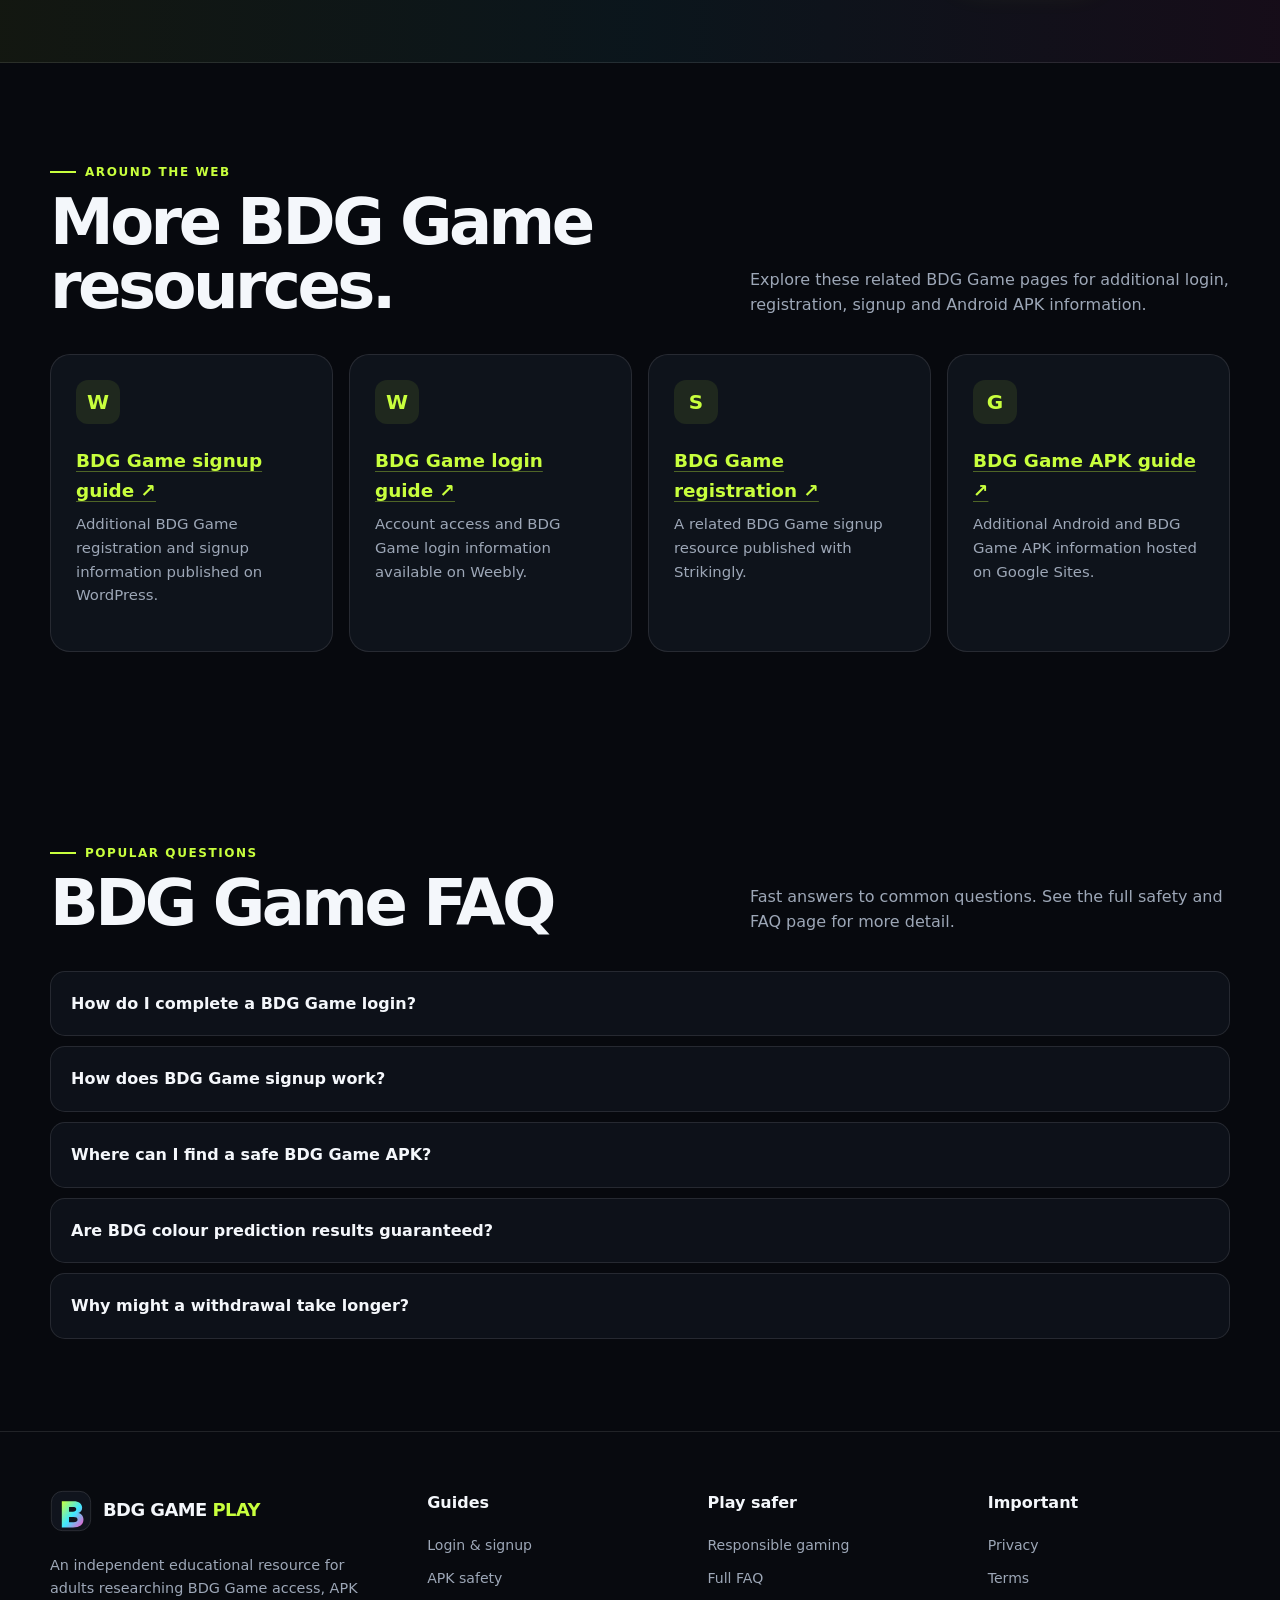
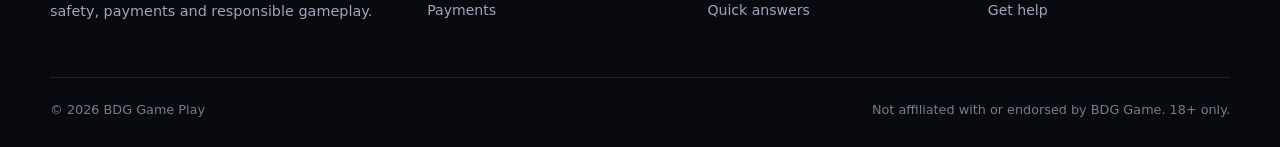
==== commit 5e6bea0c: "Add related BDG Game web resources" ====
--- a/index.html
+++ b/index.html
@@ -49,6 +49,12 @@
     <article class="card"><span class="step-no">ANDROID</span><h3>BDG Game APK safety checklist</h3><p>What to inspect before downloading or installing any Android package.</p><a class="card-link" href="blog-bdg-game-apk-safety.html">Read article →</a></article>
     <article class="card"><span class="step-no">GAMEPLAY</span><h3>Colour prediction myths, explained</h3><p>Why streaks, paid tips and “guaranteed tricks” do not control uncertain outcomes.</p><a class="card-link" href="blog-colour-prediction-myths.html">Read article →</a></article>
   </div><div class="hero-actions"><a class="button button-primary" href="blog.html">View all five articles</a></div></div></section>
+  <section class="section" id="web-resources"><div class="container"><div class="section-head"><div><span class="eyebrow">Around the web</span><h2>More BDG Game<br>resources.</h2></div><p>Explore these related BDG Game pages for additional login, registration, signup and Android APK information.</p></div><div class="grid-4">
+    <article class="card"><div class="icon-box">W</div><h3><a class="keyword-link" href="https://bdggamesignup.wordpress.com/" target="_blank" rel="noopener noreferrer external">BDG Game signup guide ↗</a></h3><p>Additional BDG Game registration and signup information published on WordPress.</p></article>
+    <article class="card"><div class="icon-box">W</div><h3><a class="keyword-link" href="https://bdggamelogin.weebly.com/" target="_blank" rel="noopener noreferrer external">BDG Game login guide ↗</a></h3><p>Account access and BDG Game login information available on Weebly.</p></article>
+    <article class="card"><div class="icon-box">S</div><h3><a class="keyword-link" href="https://bdggamesignup.mystrikingly.com/" target="_blank" rel="noopener noreferrer external">BDG Game registration ↗</a></h3><p>A related BDG Game signup resource published with Strikingly.</p></article>
+    <article class="card"><div class="icon-box">G</div><h3><a class="keyword-link" href="https://sites.google.com/view/bdggameapk" target="_blank" rel="noopener noreferrer external">BDG Game APK guide ↗</a></h3><p>Additional Android and BDG Game APK information hosted on Google Sites.</p></article>
+  </div></div></section>
   <section class="section" id="faq"><div class="container"><div class="section-head"><div><span class="eyebrow">Popular questions</span><h2>BDG Game FAQ</h2></div><p>Fast answers to common questions. See the full safety and FAQ page for more detail.</p></div><div class="faq">
     <details><summary>How do I complete a BDG Game login?</summary><p>Open the verified service page, enter the registered mobile number or username, use your password and complete any OTP check. Never share an OTP with another person.</p></details>
     <details><summary>How does BDG Game signup work?</summary><p>A typical signup asks for a mobile number, verification code and strong password. Check age and location rules before creating any account.</p></details>
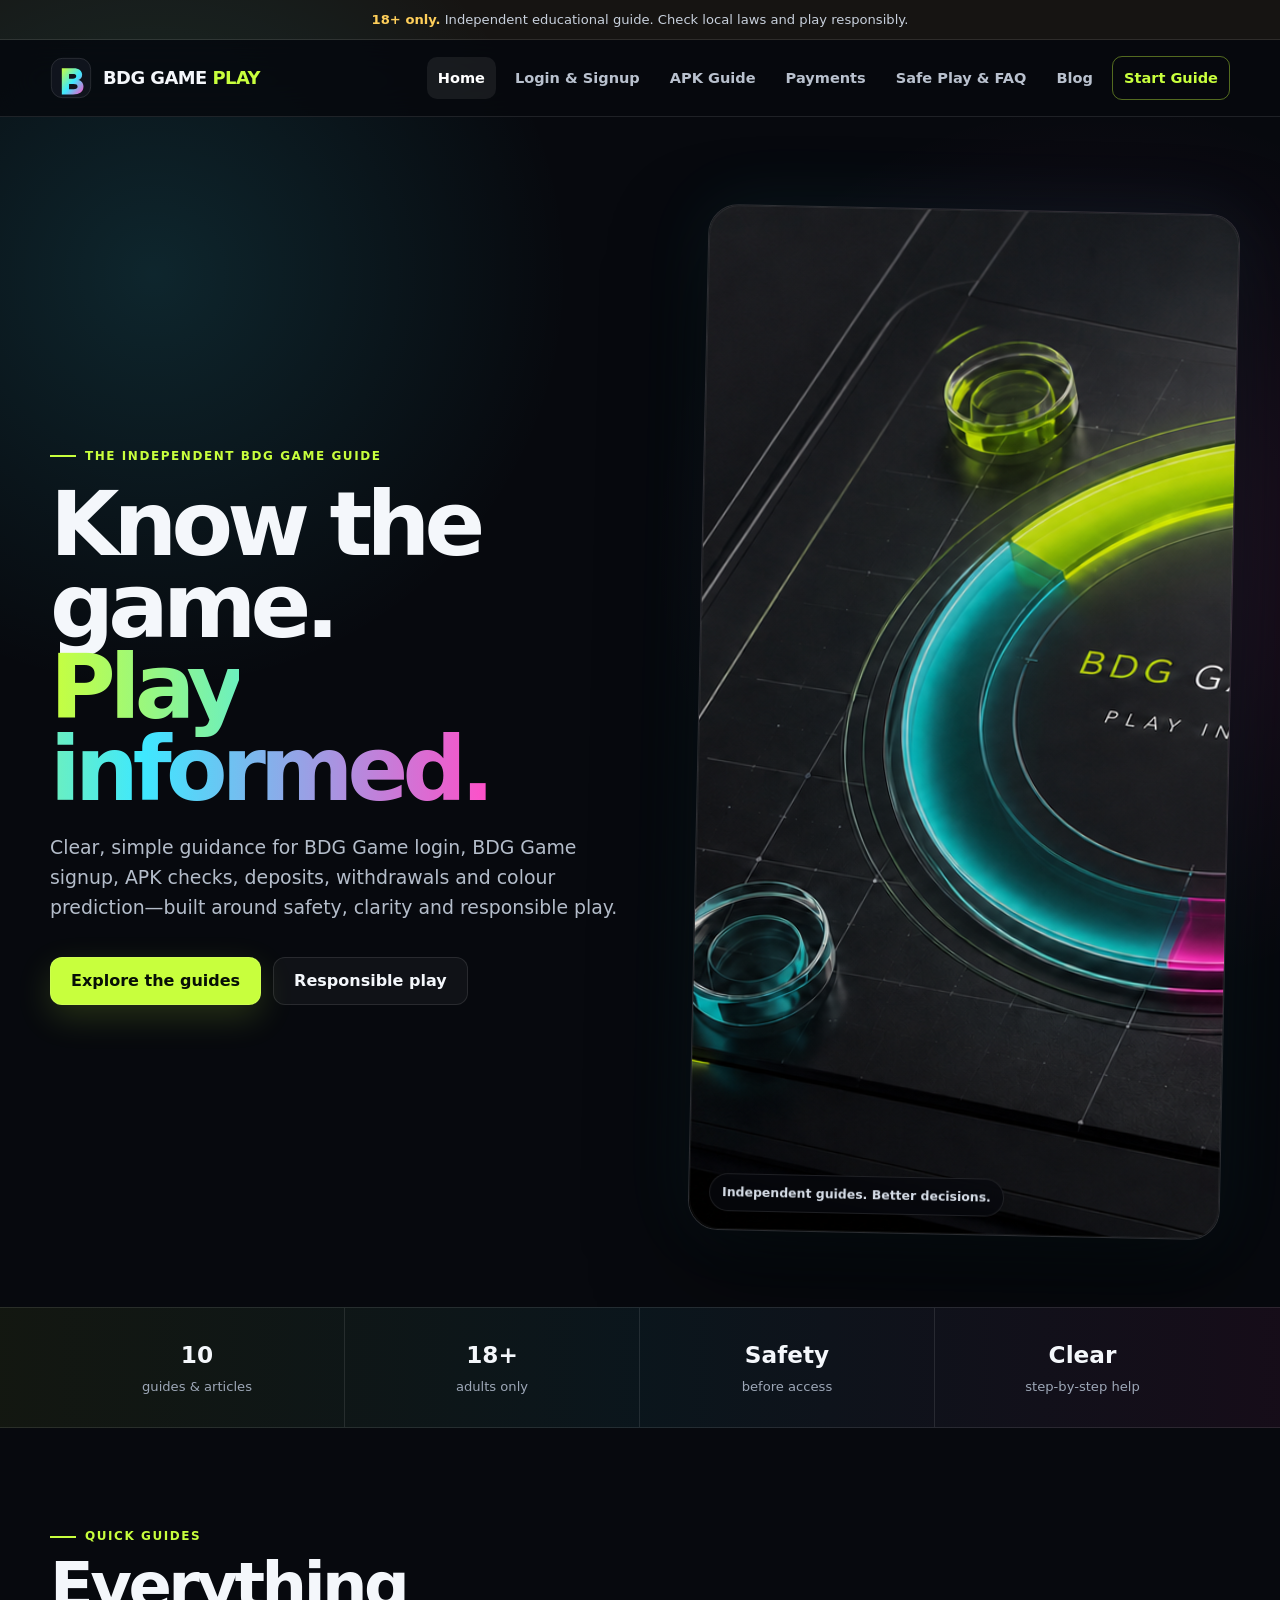
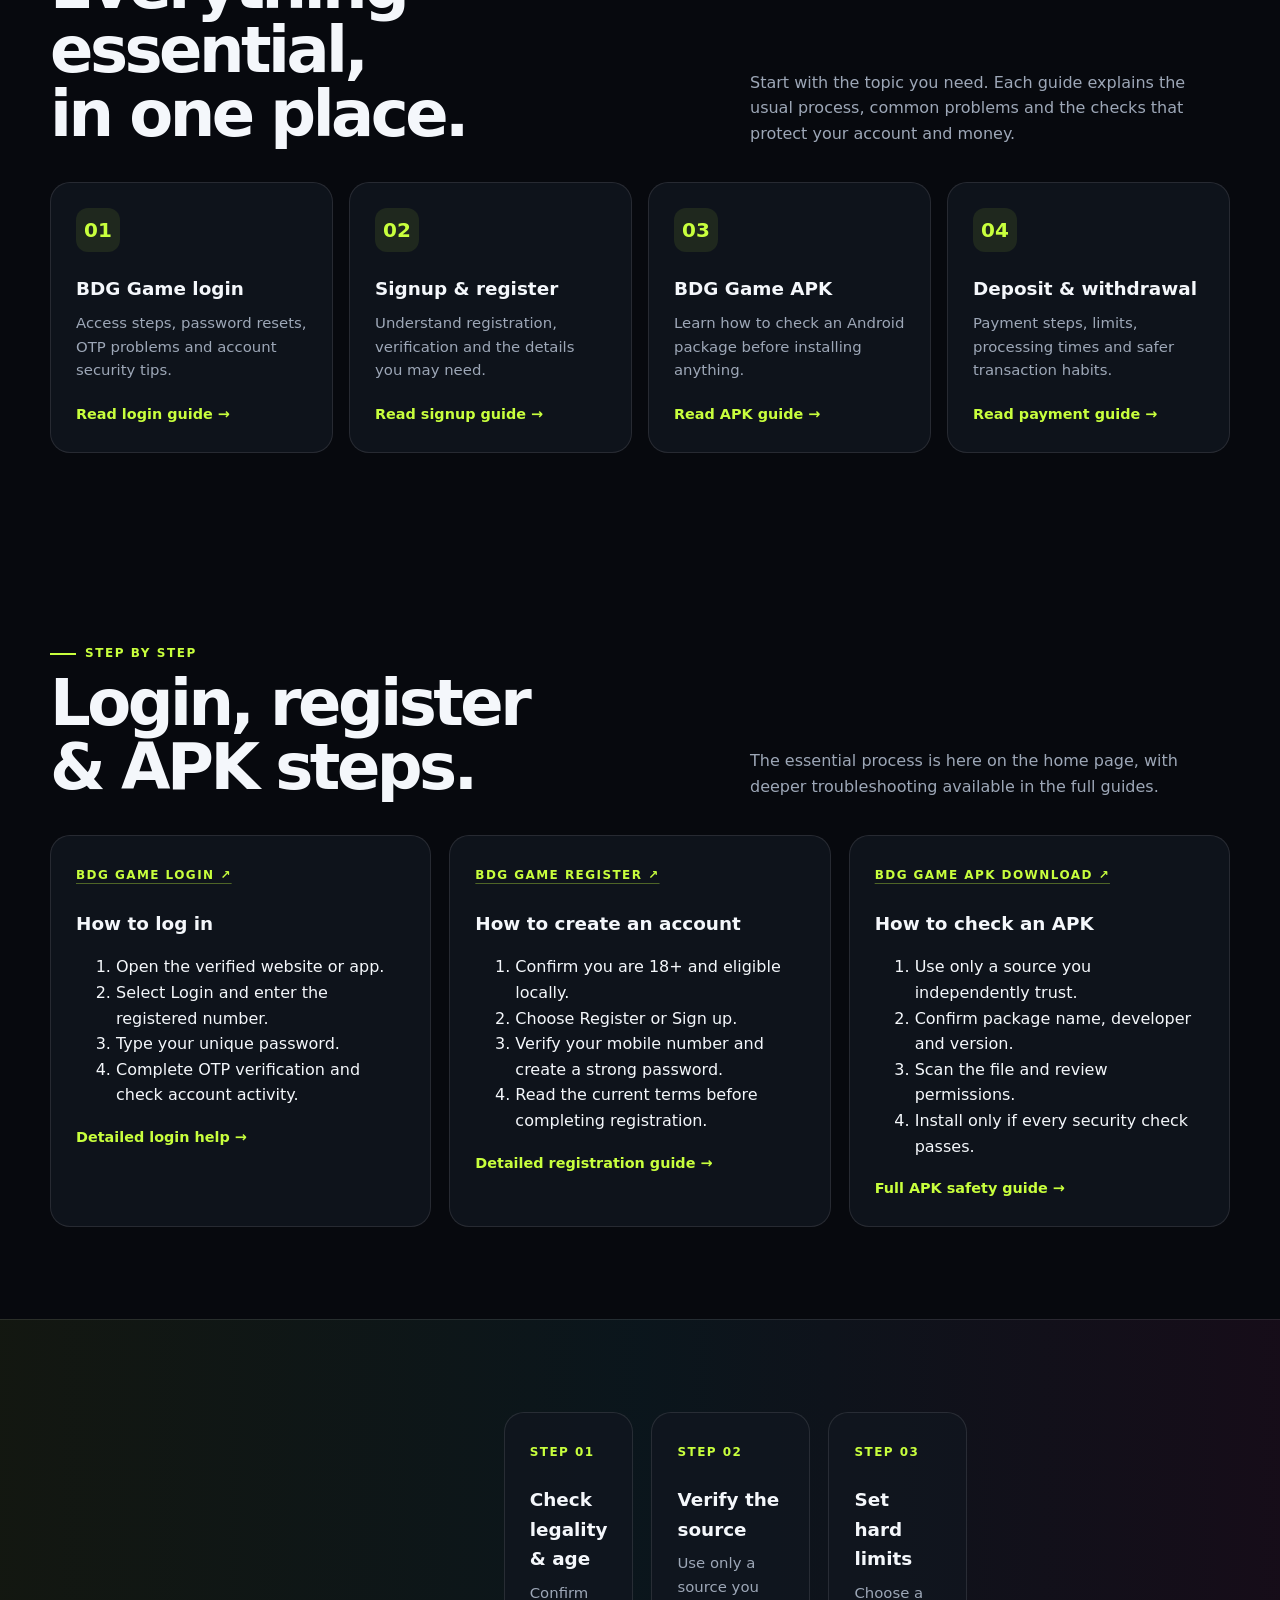
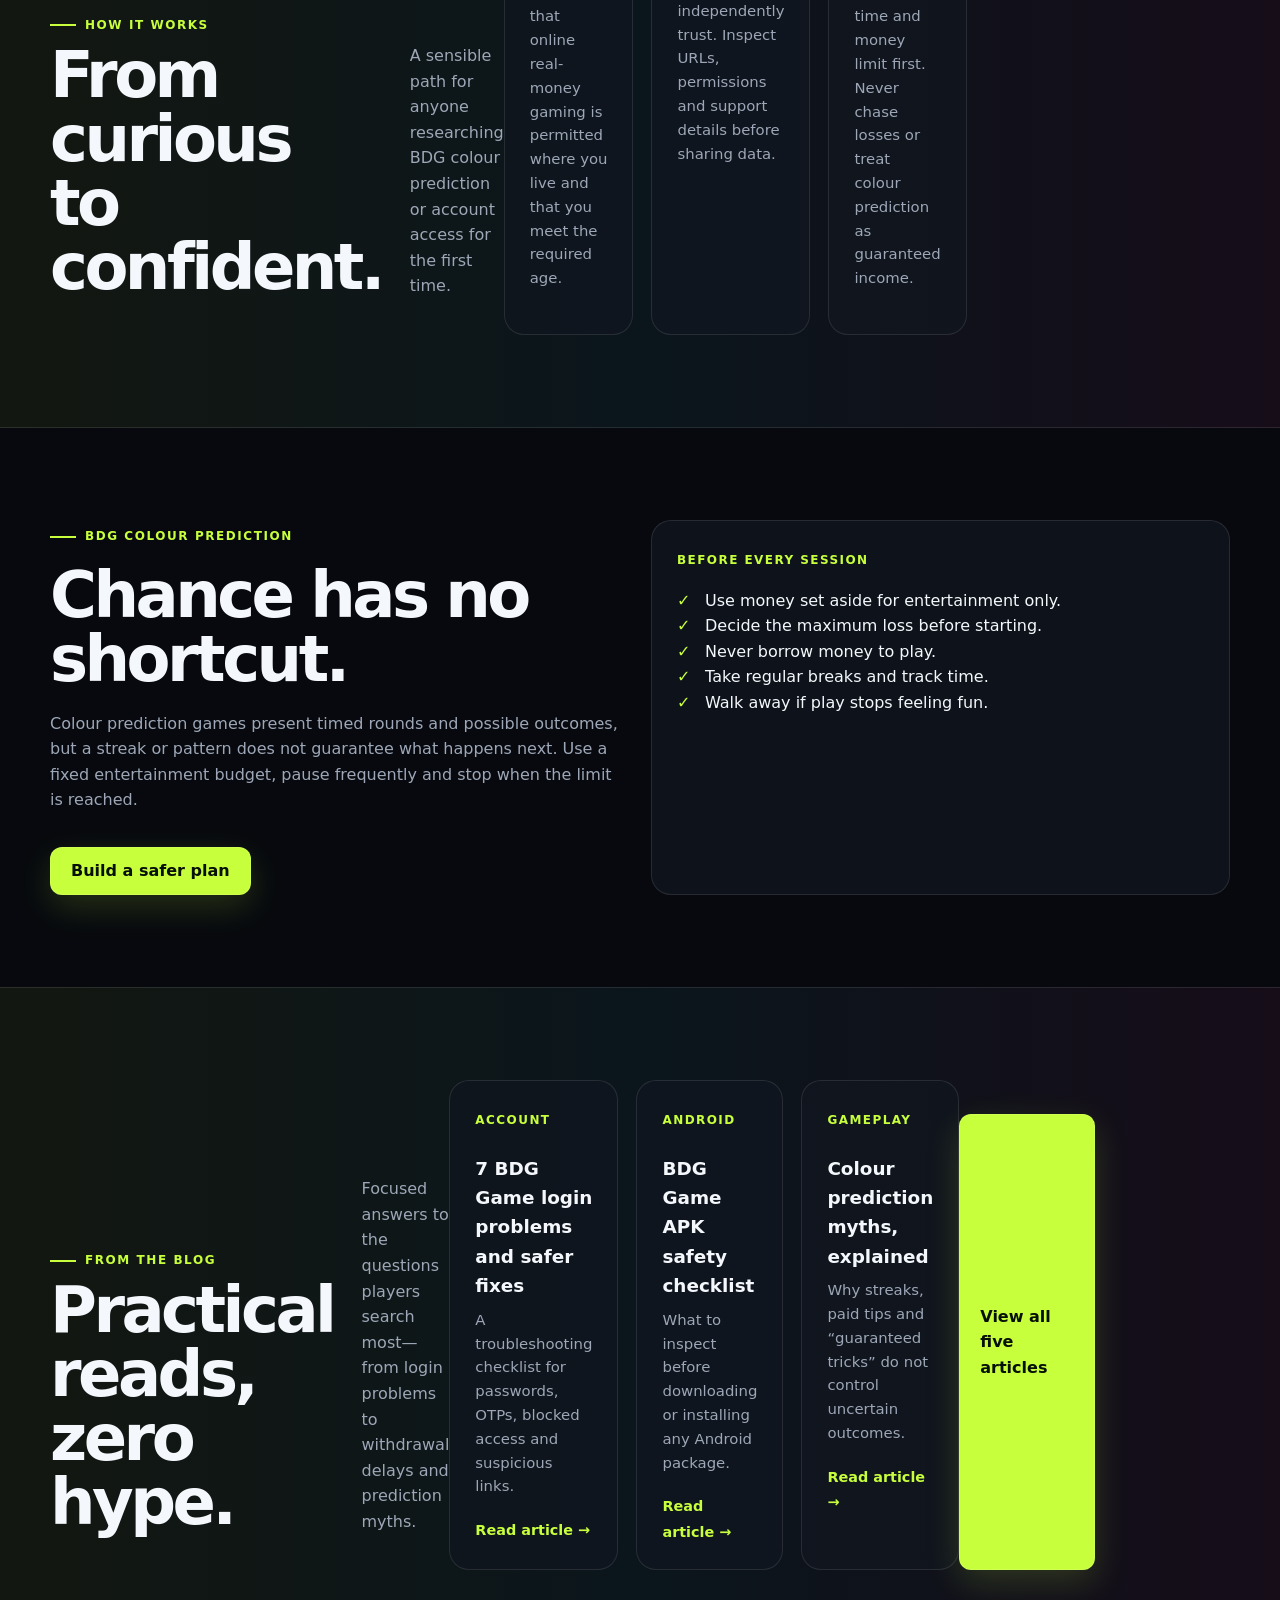
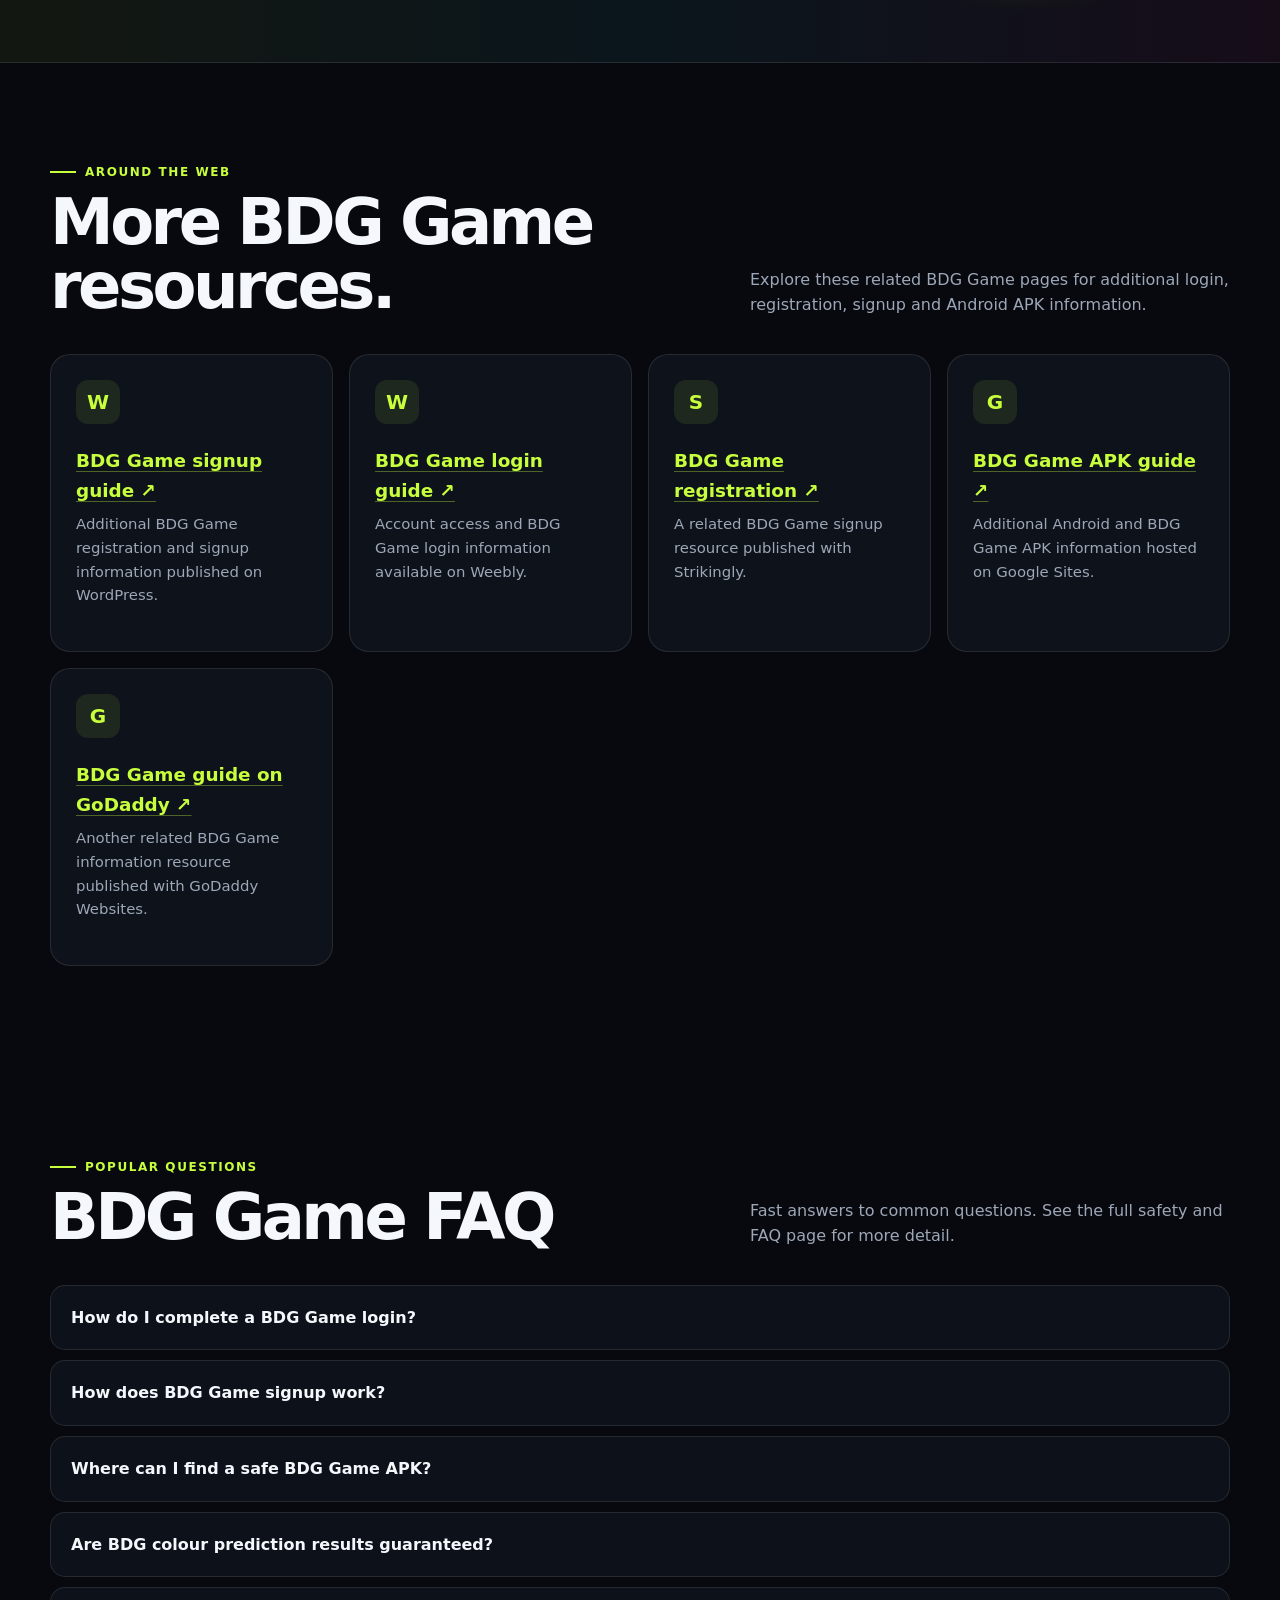
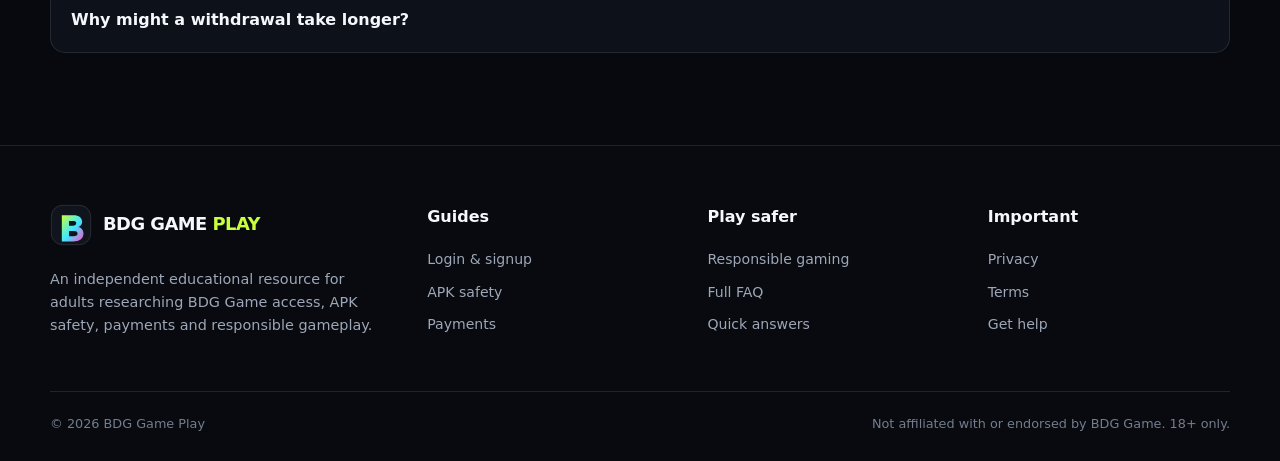
==== commit d9ec5cd4: "Add GoDaddy BDG Game resource" ====
--- a/index.html
+++ b/index.html
@@ -54,6 +54,7 @@
     <article class="card"><div class="icon-box">W</div><h3><a class="keyword-link" href="https://bdggamelogin.weebly.com/" target="_blank" rel="noopener noreferrer external">BDG Game login guide ↗</a></h3><p>Account access and BDG Game login information available on Weebly.</p></article>
     <article class="card"><div class="icon-box">S</div><h3><a class="keyword-link" href="https://bdggamesignup.mystrikingly.com/" target="_blank" rel="noopener noreferrer external">BDG Game registration ↗</a></h3><p>A related BDG Game signup resource published with Strikingly.</p></article>
     <article class="card"><div class="icon-box">G</div><h3><a class="keyword-link" href="https://sites.google.com/view/bdggameapk" target="_blank" rel="noopener noreferrer external">BDG Game APK guide ↗</a></h3><p>Additional Android and BDG Game APK information hosted on Google Sites.</p></article>
+    <article class="card"><div class="icon-box">G</div><h3><a class="keyword-link" href="https://site-1vy79shl2.godaddysites.com/" target="_blank" rel="noopener noreferrer external">BDG Game guide on GoDaddy ↗</a></h3><p>Another related BDG Game information resource published with GoDaddy Websites.</p></article>
   </div></div></section>
   <section class="section" id="faq"><div class="container"><div class="section-head"><div><span class="eyebrow">Popular questions</span><h2>BDG Game FAQ</h2></div><p>Fast answers to common questions. See the full safety and FAQ page for more detail.</p></div><div class="faq">
     <details><summary>How do I complete a BDG Game login?</summary><p>Open the verified service page, enter the registered mobile number or username, use your password and complete any OTP check. Never share an OTP with another person.</p></details>
